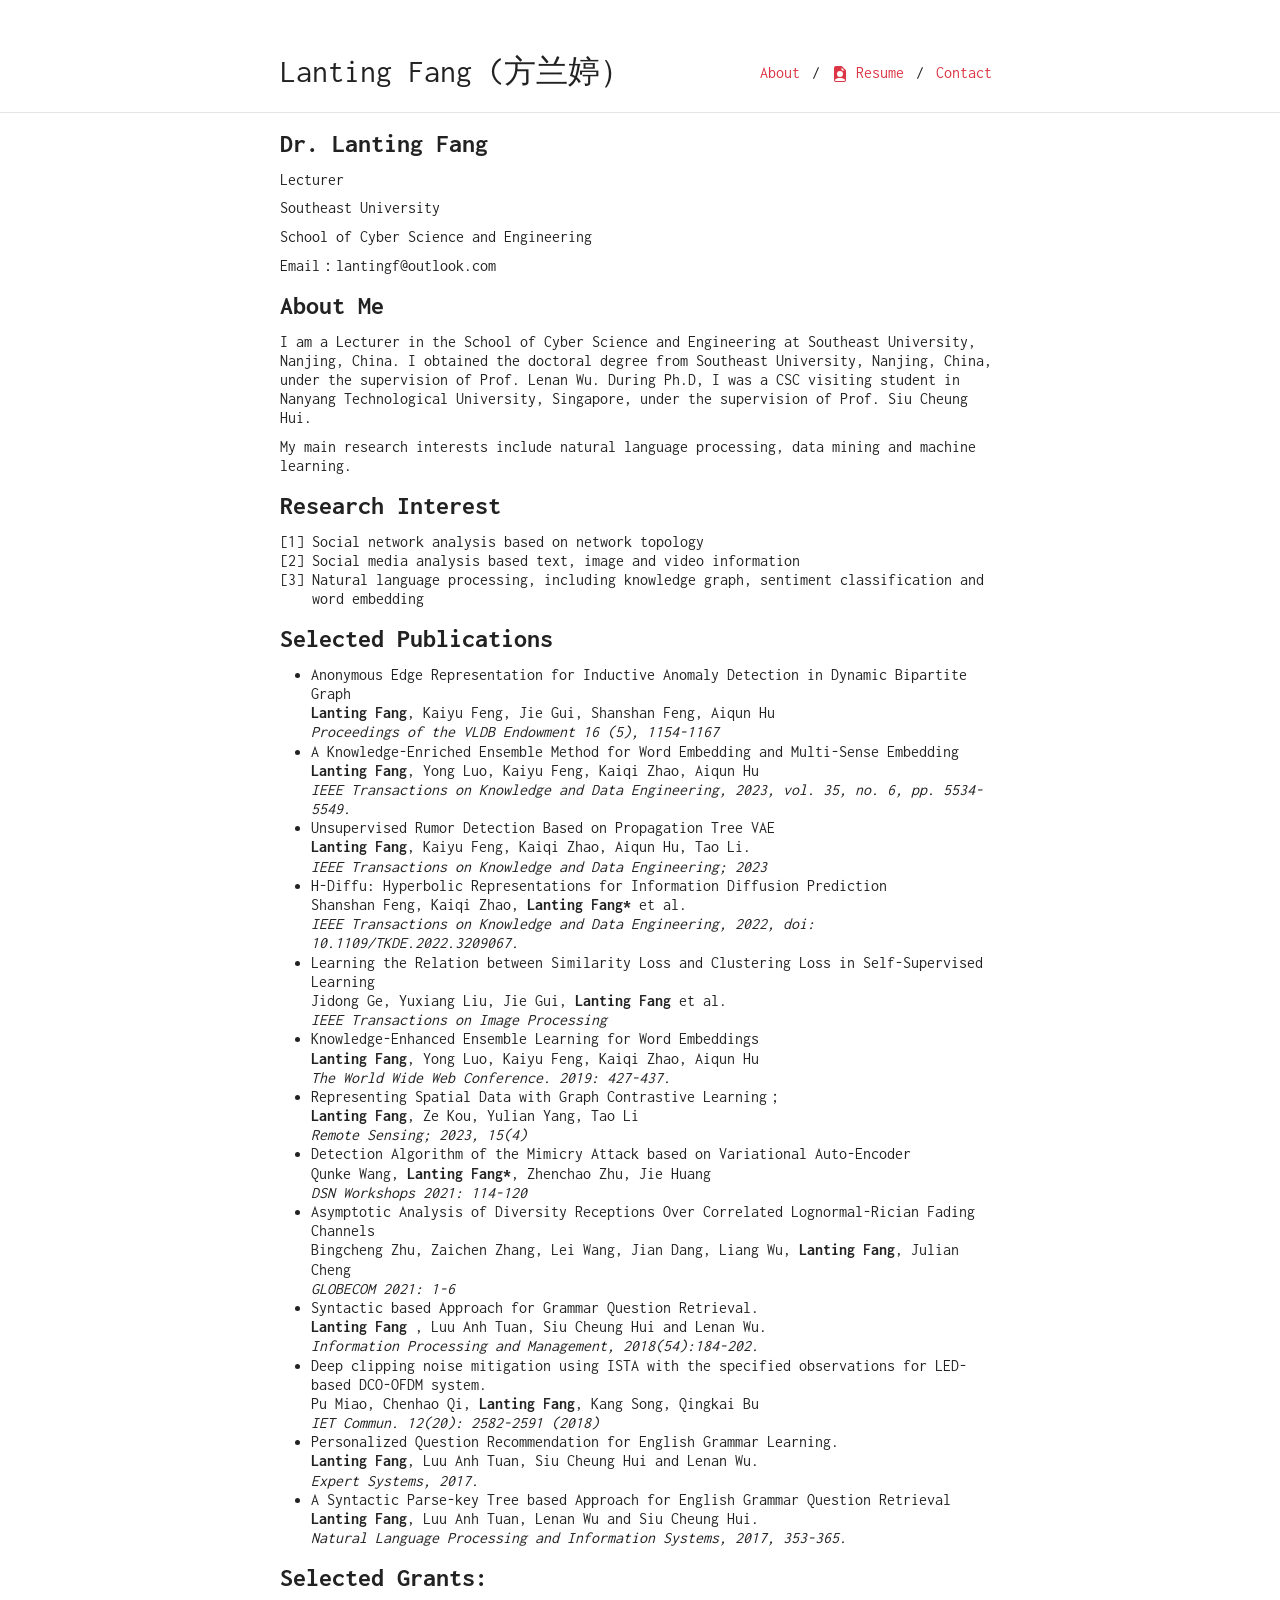
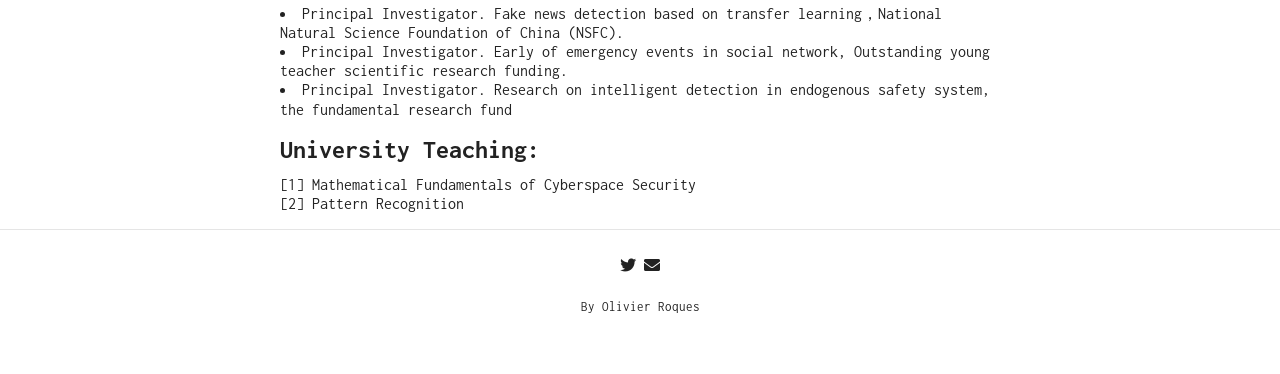
==== index.html @ de69774a "Add files via upload" ====
<!DOCTYPE html>
<html lang=""><head>
	<meta name="generator" content="Hugo 0.101.0" />
    <meta charset="utf-8">
    <meta name="viewport" content="width=device-width, initial-scale=1, shrink-to-fit=no">

    <title>LT Fang</title>
    <meta name="description" content="A simple monospaced resume theme for Hugo.">
    <meta name="author" content='Olivier Roques'>

    <link href="https://fonts.googleapis.com/css2?family=Inconsolata:wght@400;700&display=swap" rel="stylesheet">
    <link rel="stylesheet" href="https://cdn.jsdelivr.net/npm/bootstrap@4.5.3/dist/css/bootstrap.min.css" integrity="sha384-TX8t27EcRE3e/ihU7zmQxVncDAy5uIKz4rEkgIXeMed4M0jlfIDPvg6uqKI2xXr2" crossorigin="anonymous">
    <link rel="stylesheet" href="https://cdnjs.cloudflare.com/ajax/libs/font-awesome/5.15.3/css/all.min.css" integrity="sha512-iBBXm8fW90+nuLcSKlbmrPcLa0OT92xO1BIsZ+ywDWZCvqsWgccV3gFoRBv0z+8dLJgyAHIhR35VZc2oM/gI1w==" crossorigin="anonymous">

    
    <link rel="stylesheet" href="/sass/researcher.min.css">

    
        <link rel="icon" type="image/ico" href="https://fanglanting.github.io/favicon.ico">
    

    <link rel="alternate" type="application/rss+xml" href="https://fanglanting.github.io/index.xml" title="Lanting Fang (方兰婷）" />
    
        
    
</head>

    <body><div class="container mt-5">
    <nav class="navbar navbar-expand-sm flex-column flex-sm-row text-nowrap p-0">
        <a class="navbar-brand mx-0 mr-sm-auto" href="https://fanglanting.github.io" title="Lanting Fang (方兰婷）">
          
          Lanting Fang (方兰婷）
        </a>
        <div class="navbar-nav flex-row flex-wrap justify-content-center">
            
                
                
                    <a class="nav-item nav-link" href="/about" title="About">
                        About
                    </a>
                    
                        <span class="nav-item navbar-text mx-1">/</span>
                    
                
                    <a class="nav-item nav-link" href="/resume.pdf" title="Resume">
                        <svg width="1em" height="1em" viewBox="0 0 16 16" class="bi bi-file-earmark-person-fill" fill="currentColor" xmlns="http://www.w3.org/2000/svg"><path fill-rule="evenodd" d="M2 2a2 2 0 0 1 2-2h5.293A1 1 0 0 1 10 .293L13.707 4a1 1 0 0 1 .293.707V14a2 2 0 0 1-2 2H4a2 2 0 0 1-2-2V2zm7.5 1.5v-2l3 3h-2a1 1 0 0 1-1-1zM11 8a3 3 0 1 1-6 0 3 3 0 0 1 6 0zm2 5.755S12 12 8 12s-5 1.755-5 1.755V14a1 1 0 0 0 1 1h8a1 1 0 0 0 1-1v-.245z"/></svg> Resume
                    </a>
                    
                        <span class="nav-item navbar-text mx-1">/</span>
                    
                
                    <a class="nav-item nav-link" href="/contact" title="Contact">
                        Contact
                    </a>
                    
                
            
        </div>
    </nav>
</div>
<hr>
<div id="content">
<div class="container">
    <style>
p.small {
  line-height: 0.7;
}

p.big {
  line-height: 1.8;
}
</style>
<h2 id="dr-lanting-fang">Dr. Lanting Fang</h2>
<p>Lecturer</p>
<p>Southeast University</p>
<p>School of Cyber Science and Engineering</p>
<p>Email：lantingf@outlook.com</p>
<h2 id="about-me">About Me</h2>
<p>I am a Lecturer in the School of Cyber Science and Engineering at Southeast University, Nanjing, China. I obtained the doctoral degree from Southeast University, Nanjing, China, under the supervision of Prof. Lenan Wu. During Ph.D, I was a CSC visiting student in Nanyang Technological University, Singapore, under the supervision of Prof. Siu Cheung Hui.</p>
<p>My main research interests include natural language processing, data mining and machine learning.</p>
<h2 id="research-interest">Research Interest</h2>
<ol>
<li>Social network analysis based on network topology</li>
<li>Social media analysis based text, image and video information</li>
<li>Natural language processing, including knowledge graph, sentiment classification and word embedding</li>
</ol>
<h2 id="selected-publications">Selected Publications</h2>
<style>
  .container {line-height: 2.5em
        }
    </style>
<div class="container">
<ul type="square">
   <li>
Anonymous Edge Representation for Inductive Anomaly Detection in Dynamic Bipartite Graph <br>
 <b>Lanting Fang</b>, Kaiyu Feng, Jie Gui, Shanshan Feng, Aiqun Hu  <br>
  <i>Proceedings of the VLDB Endowment 16 (5), 1154-1167  </i></li>
 <li> A Knowledge-Enriched Ensemble Method for Word Embedding and Multi-Sense Embedding <br>
<b>Lanting Fang</b>, Yong Luo, Kaiyu Feng, Kaiqi Zhao, Aiqun Hu <br>
 <i> IEEE Transactions on Knowledge and Data Engineering, 2023, vol. 35, no. 6, pp. 5534-5549. </i>  </li>
 <li> Unsupervised Rumor Detection Based on Propagation Tree VAE <br>
 <b>Lanting Fang</b>, Kaiyu Feng, Kaiqi Zhao, Aiqun Hu, Tao Li. <br>
 <i>IEEE Transactions on Knowledge and Data Engineering; 2023   </i></li>
<li> H-Diffu: Hyperbolic Representations for Information Diffusion Prediction <br>
   Shanshan Feng, Kaiqi Zhao, <b>Lanting Fang*</b> et al.<br>
<i> IEEE Transactions on Knowledge and Data Engineering, 2022, doi: 10.1109/TKDE.2022.3209067.  </i> </li>
<li> Learning the Relation between Similarity Loss and Clustering Loss in Self-Supervised Learning  <br>
Jidong Ge, Yuxiang Liu, Jie Gui, <b>Lanting Fang</b> et al.   <br>
 <i> IEEE Transactions on Image Processing  </i></li>
<li>  Knowledge-Enhanced Ensemble Learning for Word Embeddings  <br>
<b>Lanting Fang</b>, Yong Luo, Kaiyu Feng, Kaiqi Zhao, Aiqun Hu  <br>
<i> The World Wide Web Conference. 2019: 427-437.  </i> </li>
<li>   
Representing Spatial Data with Graph Contrastive Learning； <br>
<b>Lanting Fang</b>, Ze Kou, Yulian Yang, Tao Li <br>
 <i> Remote Sensing; 2023, 15(4) </i> </li>
<li>   Detection Algorithm of the Mimicry Attack based on Variational Auto-Encoder  <br>
 Qunke Wang, <b>Lanting Fang*</b>, Zhenchao Zhu, Jie Huang  <br>
 <i> DSN Workshops 2021: 114-120 </i> </li>
<li>Asymptotic Analysis of Diversity Receptions Over Correlated Lognormal-Rician Fading Channels  <br>
  Bingcheng Zhu, Zaichen Zhang, Lei Wang, Jian Dang, Liang Wu, <b>Lanting Fang</b>, Julian Cheng  <br>
<i> GLOBECOM 2021: 1-6  </i></li> 
<li> Syntactic based Approach for Grammar Question Retrieval.   <br>
	<b>Lanting Fang</b> , Luu Anh Tuan, Siu Cheung Hui and Lenan Wu.   <br>
<i> Information Processing and Management, 2018(54):184-202.  </i> </li>
<li>  Deep clipping noise mitigation using ISTA with the specified observations for LED-based DCO-OFDM system.   <br>
 Pu Miao, Chenhao Qi, <b>Lanting Fang</b>, Kang Song, Qingkai Bu   <br>
 <i> IET Commun. 12(20): 2582-2591 (2018)  </i></li>
<li>  Personalized Question Recommendation for English Grammar Learning.  <br>
	 <b>Lanting Fang</b>, Luu Anh Tuan, Siu Cheung Hui and Lenan Wu.  <br>
 <i> Expert Systems, 2017.  </i> </li>
<li>    A Syntactic Parse-key Tree based Approach for English Grammar Question Retrieval  <br>
<b>Lanting Fang</b>, Luu Anh Tuan, Lenan Wu and Siu Cheung Hui. <br>
<i> Natural Language Processing and Information Systems, 2017, 353-365.  </i> </li>
</p>
</ul>  
</div>
<h2 id="selected-grants">Selected Grants:</h2>
<li>Principal Investigator. Fake news detection based on transfer learning，National Natural Science Foundation of China (NSFC).  </li>
<li>Principal Investigator. Early of emergency events in social network, Outstanding young teacher scientific research funding.  </li>
<li>Principal Investigator. Research on intelligent detection in endogenous safety system, the fundamental research fund  </li>
<h2 id="university-teaching">University Teaching:</h2>
<ol>
<li>Mathematical Fundamentals of Cyberspace Security</li>
<li>Pattern Recognition</li>
</ol>

</div>

        </div><div id="footer" class="mb-5">
    <hr>
    
    <div class="container text-center">
        
            <a href="https://twitter.com/" class="fab fa-twitter fa-1x" title="Twitter"></a>
        
            <a href="mailto:mail@example.com" class="fas fa-envelope fa-1x" title="E-mail"></a>
        
    </div>
    
    
        <div class="container text-center">
            <a href="https://github.com/ojroques/hugo-researcher" title="By Olivier Roques"><small>By Olivier Roques</small></a>
        </div>
    
</div>
</body>
</html>
---- sass/researcher.min.css ----
#content a,.nav-link{color:#dc3545;text-decoration:none}#content a *,.nav-link *{color:#dc3545}#content a:hover,.nav-link:hover{color:#dc3545;text-decoration:underline}#footer a,.navbar-brand{color:#222;text-decoration:none}#footer a *,.navbar-brand *{color:#222}#footer a:hover,.navbar-brand:hover{color:#222;text-decoration:underline}#content table td,#content table th{border:1px solid #ccc;padding:6px 12px;text-align:left}*{color:#222;font-family:Inconsolata;line-height:1.2}.container{max-width:750px}.navbar-brand{font-size:2rem}#content p{margin-bottom:.6rem}#content h1,#content h2,#content h3,#content h4,#content h5,#content h6{font-size:medium;font-weight:700;margin:1rem 0 .6rem}#content h1{font-size:1.8rem}#content h2{font-size:1.6rem}#content h3{font-size:1.4rem}#content h4{font-size:1.2rem}#content img{display:block;margin:1rem auto;max-width:100%}#content .avatar>img{border-radius:50%;float:right;margin:-8px 0 0 16px;height:90px;width:90px}#content ol{counter-reset:list;list-style:none;padding-left:2rem}#content ol>li{display:table-row}#content ol>li:before{content:"[" counter(list,decimal)"] ";counter-increment:list;display:table-cell;text-align:right;padding-right:.5em}#content .container>ol,#content .footnotes>ol{padding-left:0}#content ul{list-style:inside;padding-left:2rem}#content ul>li{list-style-position:outside;margin-left:1em}#content .container>ul,#content .footnotes>ul{padding-left:0}#content table{margin:1rem auto;width:100%}#content table th{font-weight:700}#content table tr:nth-child(2n){background-color:#f8f8f8}#content blockquote{border-left:4px solid;font-style:italic;margin:1rem 0;padding:8px}#content code{color:#222;background-color:#f8f8f8;border:1px solid #ccc;border-radius:10%;padding:0 4px}#content pre code{all:unset}#content .highlight{margin:1rem auto}#content .highlight>pre{padding:8px}
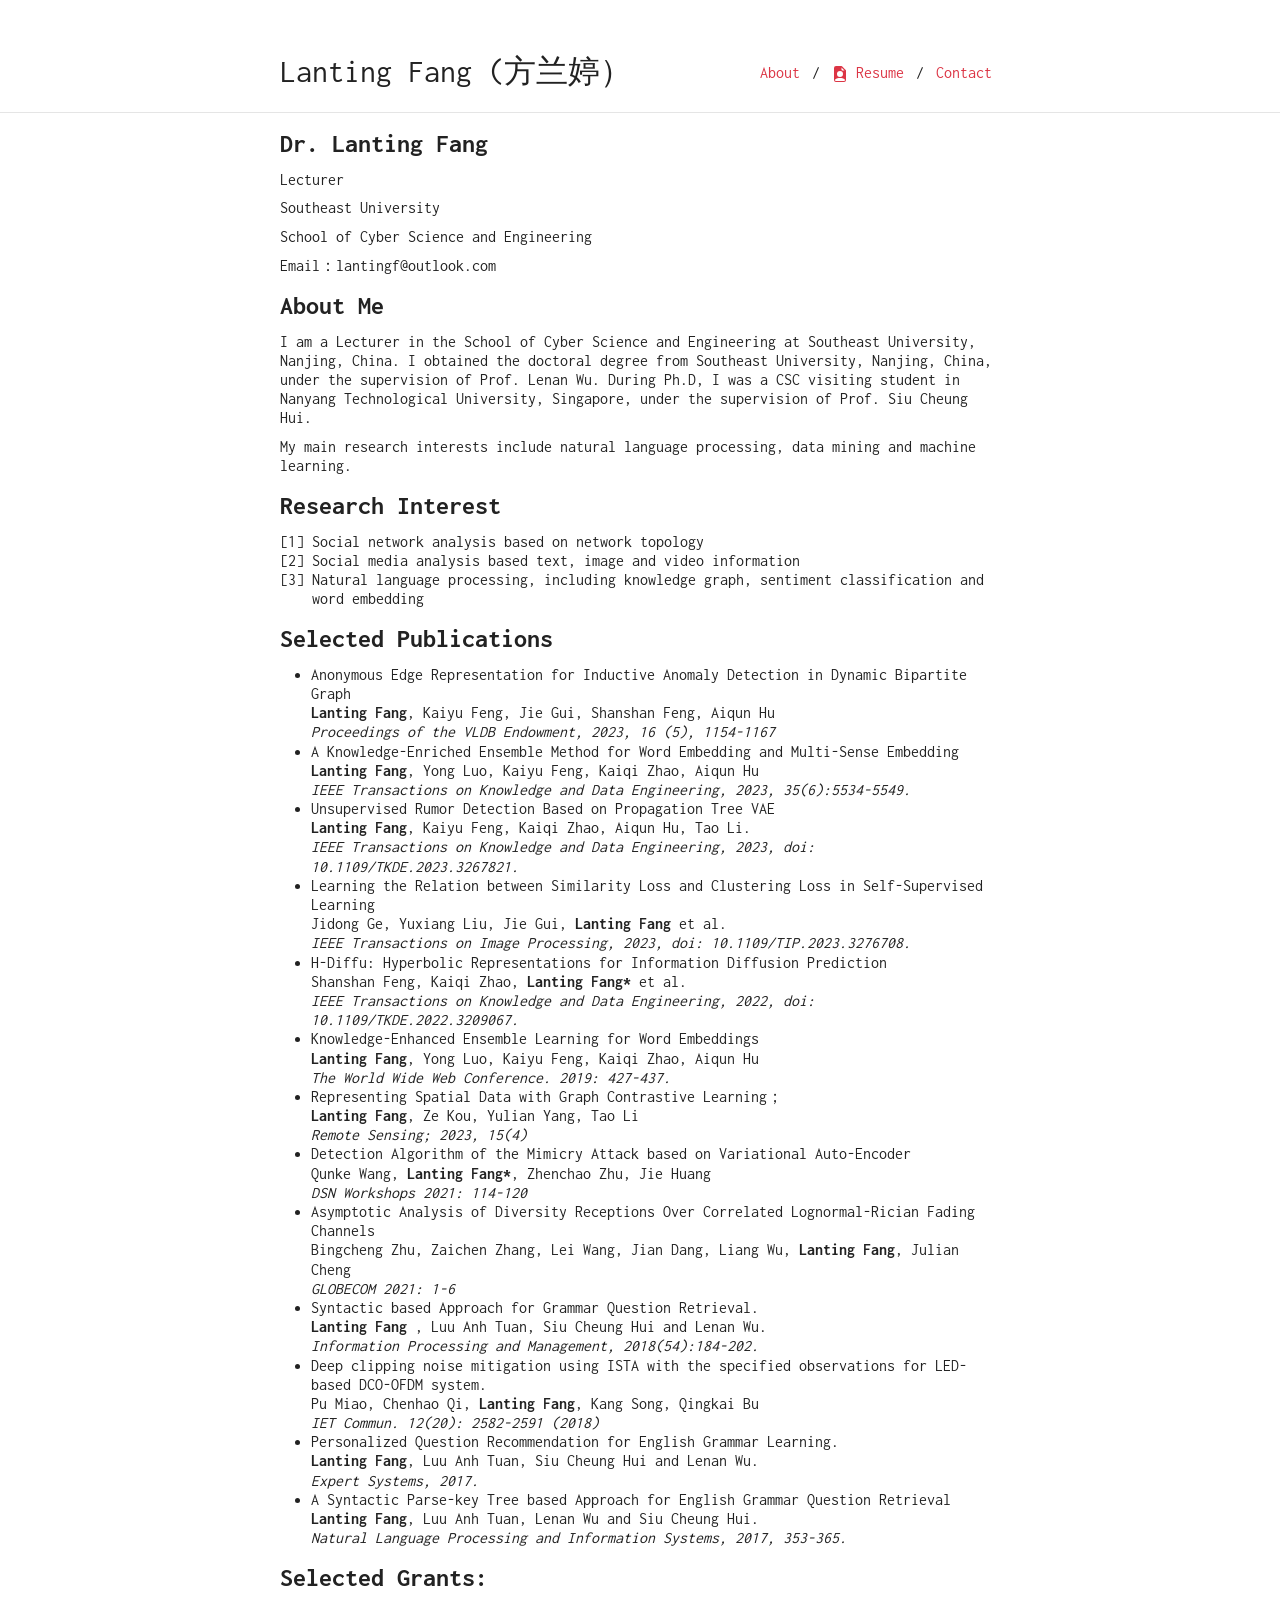
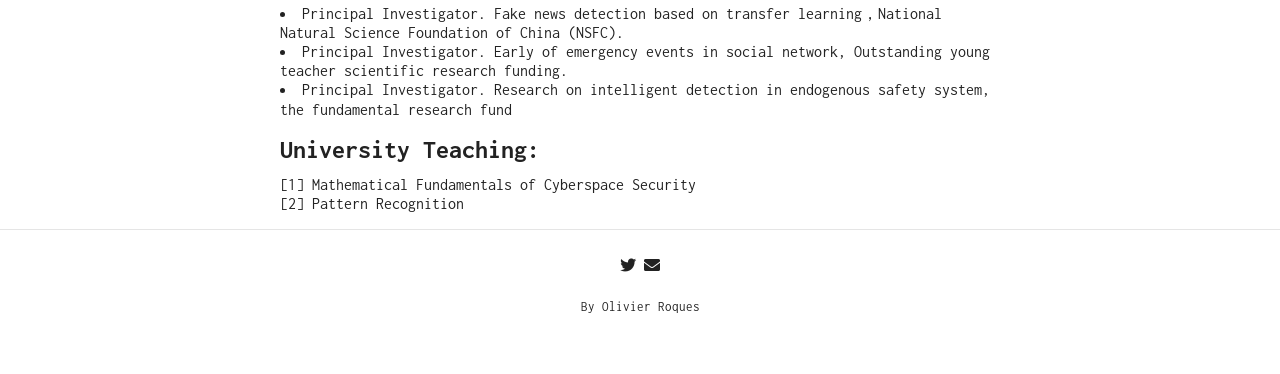
==== commit 3cd056b7: "Add files via upload" ====
--- a/index.html
+++ b/index.html
@@ -94,19 +94,19 @@
    <li>
 Anonymous Edge Representation for Inductive Anomaly Detection in Dynamic Bipartite Graph <br>
  <b>Lanting Fang</b>, Kaiyu Feng, Jie Gui, Shanshan Feng, Aiqun Hu  <br>
-  <i>Proceedings of the VLDB Endowment 16 (5), 1154-1167  </i></li>
+  <i>Proceedings of the VLDB Endowment, 2023, 16 (5), 1154-1167  </i></li>
  <li> A Knowledge-Enriched Ensemble Method for Word Embedding and Multi-Sense Embedding <br>
 <b>Lanting Fang</b>, Yong Luo, Kaiyu Feng, Kaiqi Zhao, Aiqun Hu <br>
- <i> IEEE Transactions on Knowledge and Data Engineering, 2023, vol. 35, no. 6, pp. 5534-5549. </i>  </li>
+ <i> IEEE Transactions on Knowledge and Data Engineering, 2023, 35(6):5534-5549. </i>  </li>
  <li> Unsupervised Rumor Detection Based on Propagation Tree VAE <br>
  <b>Lanting Fang</b>, Kaiyu Feng, Kaiqi Zhao, Aiqun Hu, Tao Li. <br>
- <i>IEEE Transactions on Knowledge and Data Engineering; 2023   </i></li>
+ <i>IEEE Transactions on Knowledge and Data Engineering, 2023, doi: 10.1109/TKDE.2023.3267821.  </i></li>
+<li> Learning the Relation between Similarity Loss and Clustering Loss in Self-Supervised Learning  <br>
+Jidong Ge, Yuxiang Liu, Jie Gui, <b>Lanting Fang</b> et al.   <br>
+ <i> IEEE Transactions on Image Processing, 2023, doi: 10.1109/TIP.2023.3276708. </i></li>
 <li> H-Diffu: Hyperbolic Representations for Information Diffusion Prediction <br>
    Shanshan Feng, Kaiqi Zhao, <b>Lanting Fang*</b> et al.<br>
 <i> IEEE Transactions on Knowledge and Data Engineering, 2022, doi: 10.1109/TKDE.2022.3209067.  </i> </li>
-<li> Learning the Relation between Similarity Loss and Clustering Loss in Self-Supervised Learning  <br>
-Jidong Ge, Yuxiang Liu, Jie Gui, <b>Lanting Fang</b> et al.   <br>
- <i> IEEE Transactions on Image Processing  </i></li>
 <li>  Knowledge-Enhanced Ensemble Learning for Word Embeddings  <br>
 <b>Lanting Fang</b>, Yong Luo, Kaiyu Feng, Kaiqi Zhao, Aiqun Hu  <br>
 <i> The World Wide Web Conference. 2019: 427-437.  </i> </li>
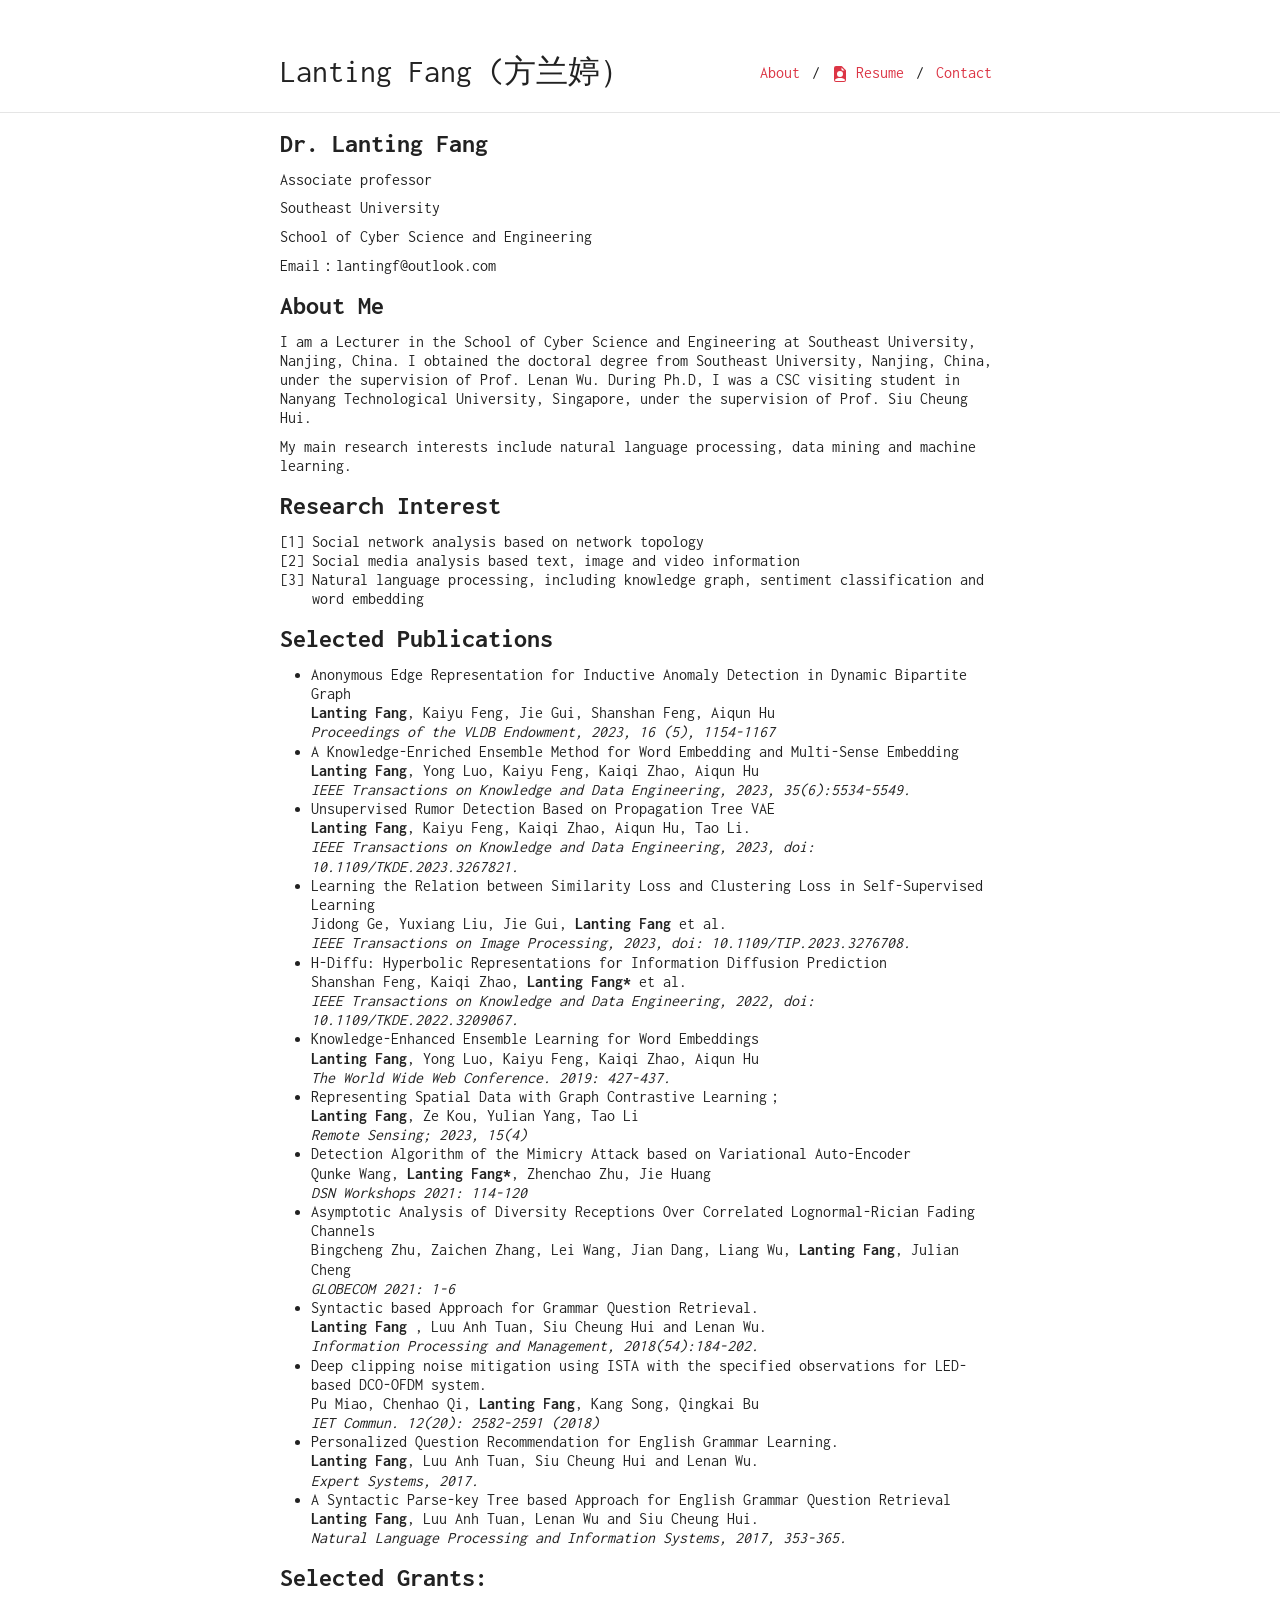
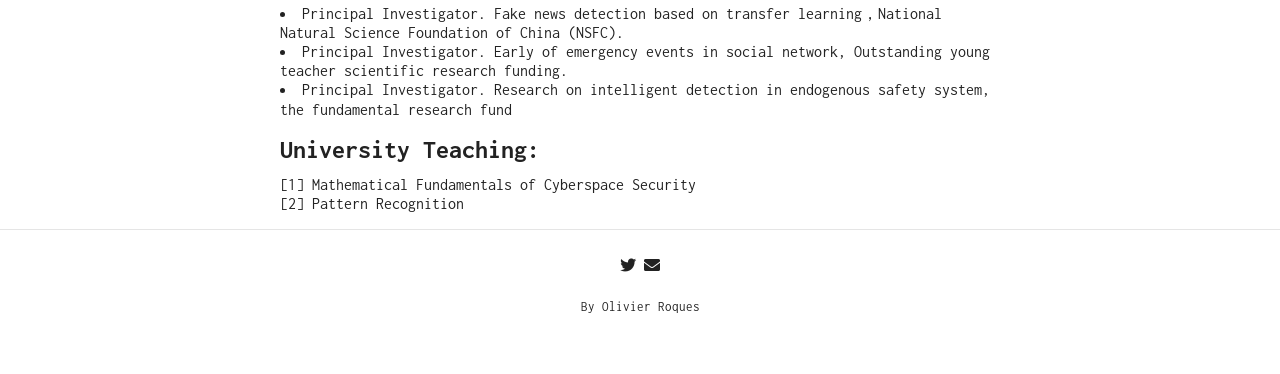
==== commit bac38eb7: "Update index.html" ====
--- a/index.html
+++ b/index.html
@@ -1,5 +1,5 @@
 <!DOCTYPE html>
-<html lang=""><head>
+<html lang=""><head>
 	<meta name="generator" content="Hugo 0.101.0" />
     <meta charset="utf-8">
     <meta name="viewport" content="width=device-width, initial-scale=1, shrink-to-fit=no">
@@ -70,21 +70,21 @@
   line-height: 1.8;
 }
 </style>
-<h2 id="dr-lanting-fang">Dr. Lanting Fang</h2>
-<p>Lecturer</p>
-<p>Southeast University</p>
-<p>School of Cyber Science and Engineering</p>
-<p>Email：lantingf@outlook.com</p>
-<h2 id="about-me">About Me</h2>
-<p>I am a Lecturer in the School of Cyber Science and Engineering at Southeast University, Nanjing, China. I obtained the doctoral degree from Southeast University, Nanjing, China, under the supervision of Prof. Lenan Wu. During Ph.D, I was a CSC visiting student in Nanyang Technological University, Singapore, under the supervision of Prof. Siu Cheung Hui.</p>
-<p>My main research interests include natural language processing, data mining and machine learning.</p>
-<h2 id="research-interest">Research Interest</h2>
-<ol>
-<li>Social network analysis based on network topology</li>
-<li>Social media analysis based text, image and video information</li>
-<li>Natural language processing, including knowledge graph, sentiment classification and word embedding</li>
-</ol>
-<h2 id="selected-publications">Selected Publications</h2>
+<h2 id="dr-lanting-fang">Dr. Lanting Fang</h2>
+<p>Associate professor</p>
+<p>Southeast University</p>
+<p>School of Cyber Science and Engineering</p>
+<p>Email：lantingf@outlook.com</p>
+<h2 id="about-me">About Me</h2>
+<p>I am a Lecturer in the School of Cyber Science and Engineering at Southeast University, Nanjing, China. I obtained the doctoral degree from Southeast University, Nanjing, China, under the supervision of Prof. Lenan Wu. During Ph.D, I was a CSC visiting student in Nanyang Technological University, Singapore, under the supervision of Prof. Siu Cheung Hui.</p>
+<p>My main research interests include natural language processing, data mining and machine learning.</p>
+<h2 id="research-interest">Research Interest</h2>
+<ol>
+<li>Social network analysis based on network topology</li>
+<li>Social media analysis based text, image and video information</li>
+<li>Natural language processing, including knowledge graph, sentiment classification and word embedding</li>
+</ol>
+<h2 id="selected-publications">Selected Publications</h2>
 <style>
   .container {line-height: 2.5em
         }
@@ -135,15 +135,15 @@
 </p>
 </ul>  
 </div>
-<h2 id="selected-grants">Selected Grants:</h2>
+<h2 id="selected-grants">Selected Grants:</h2>
 <li>Principal Investigator. Fake news detection based on transfer learning，National Natural Science Foundation of China (NSFC).  </li>
 <li>Principal Investigator. Early of emergency events in social network, Outstanding young teacher scientific research funding.  </li>
 <li>Principal Investigator. Research on intelligent detection in endogenous safety system, the fundamental research fund  </li>
-<h2 id="university-teaching">University Teaching:</h2>
-<ol>
-<li>Mathematical Fundamentals of Cyberspace Security</li>
-<li>Pattern Recognition</li>
-</ol>
+<h2 id="university-teaching">University Teaching:</h2>
+<ol>
+<li>Mathematical Fundamentals of Cyberspace Security</li>
+<li>Pattern Recognition</li>
+</ol>
 
 </div>
 
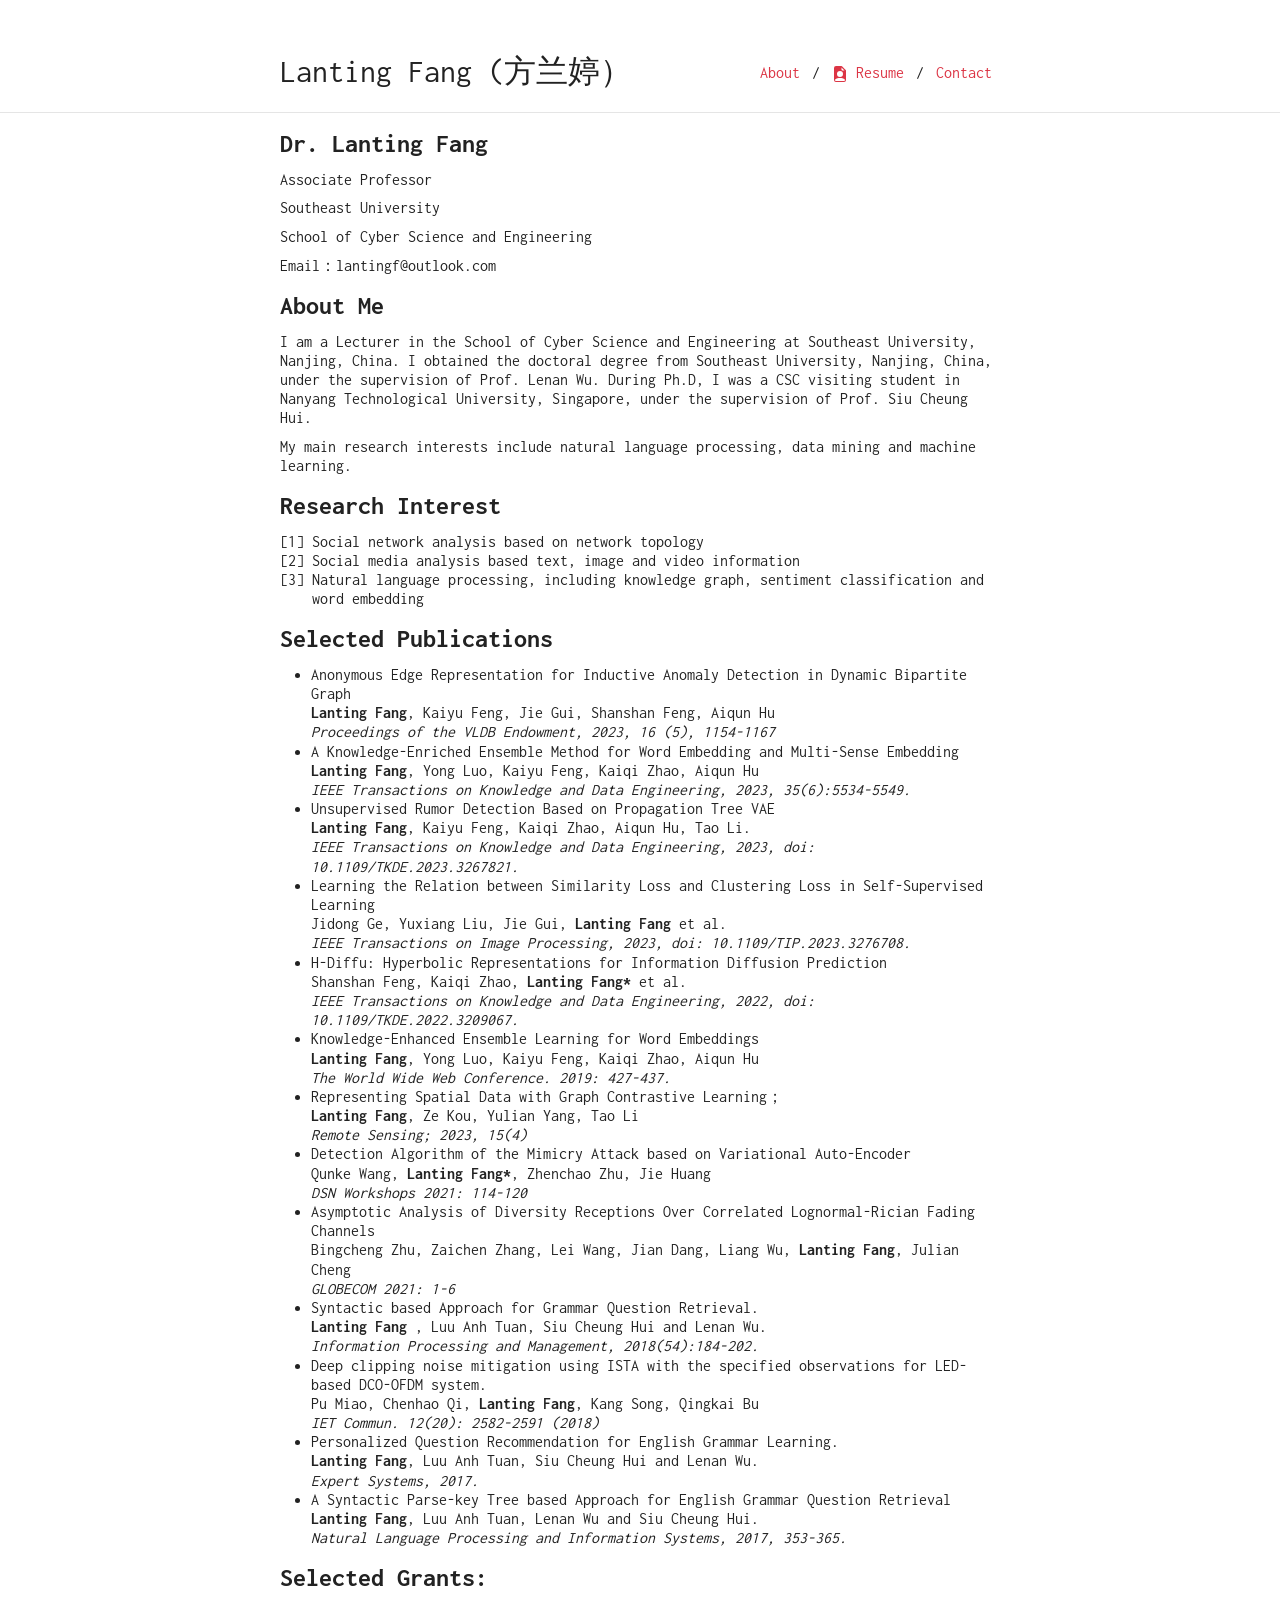
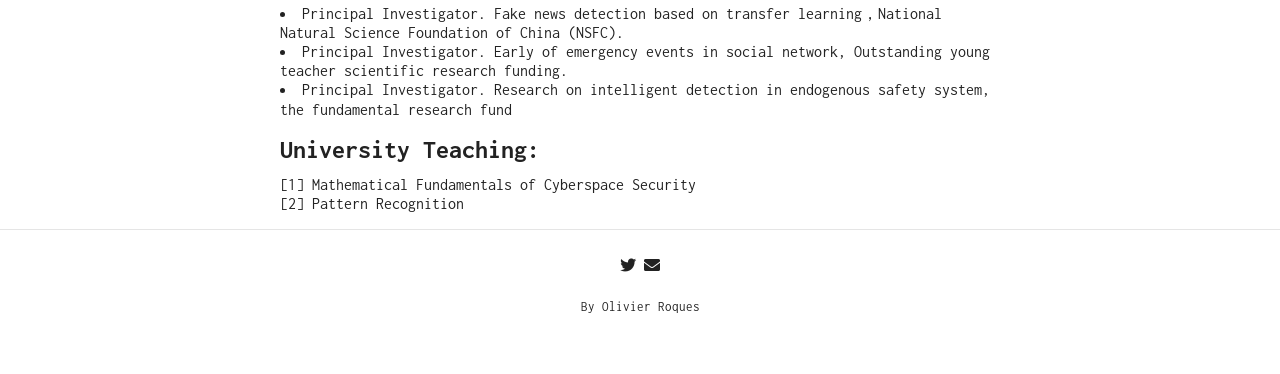
==== commit 78dd1ec6: "Update index.html" ====
--- a/index.html
+++ b/index.html
@@ -71,7 +71,7 @@
 }
 </style>
 <h2 id="dr-lanting-fang">Dr. Lanting Fang</h2>
-<p>Associate professor</p>
+<p>Associate Professor</p>
 <p>Southeast University</p>
 <p>School of Cyber Science and Engineering</p>
 <p>Email：lantingf@outlook.com</p>
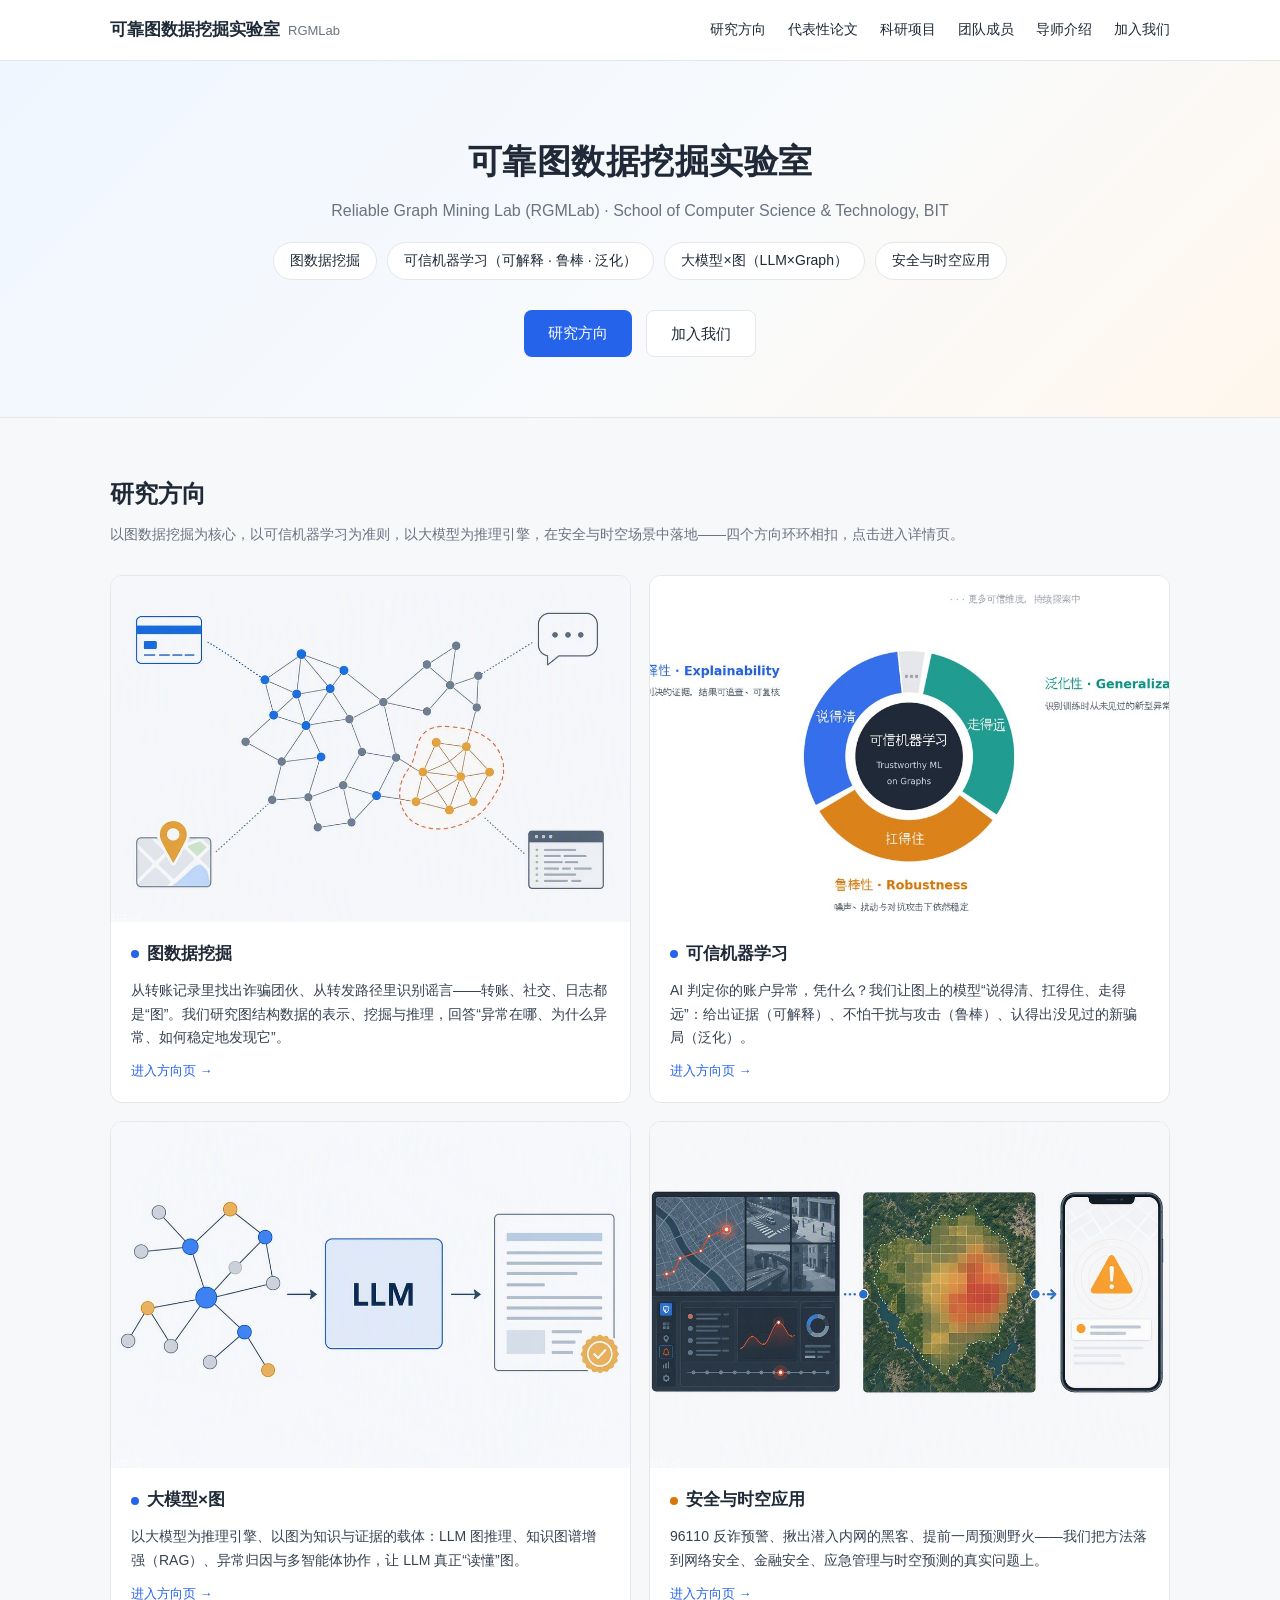
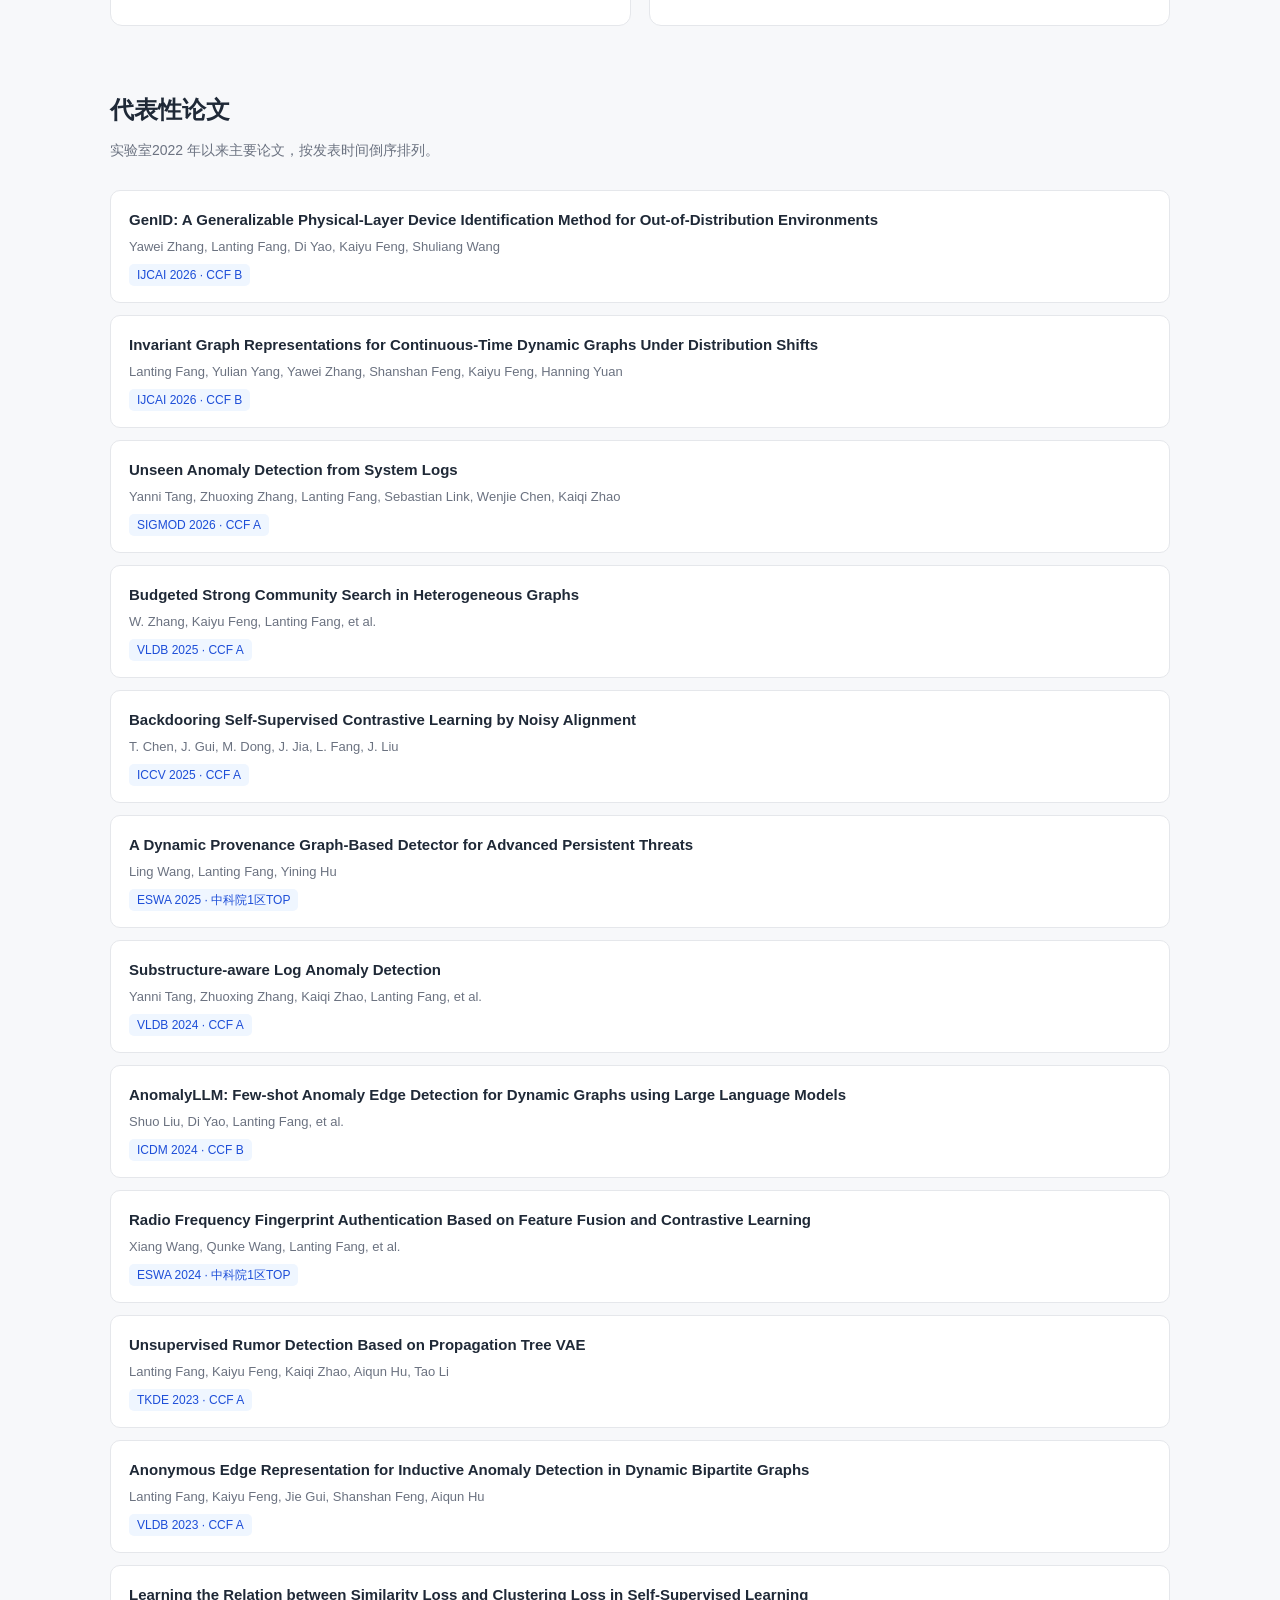
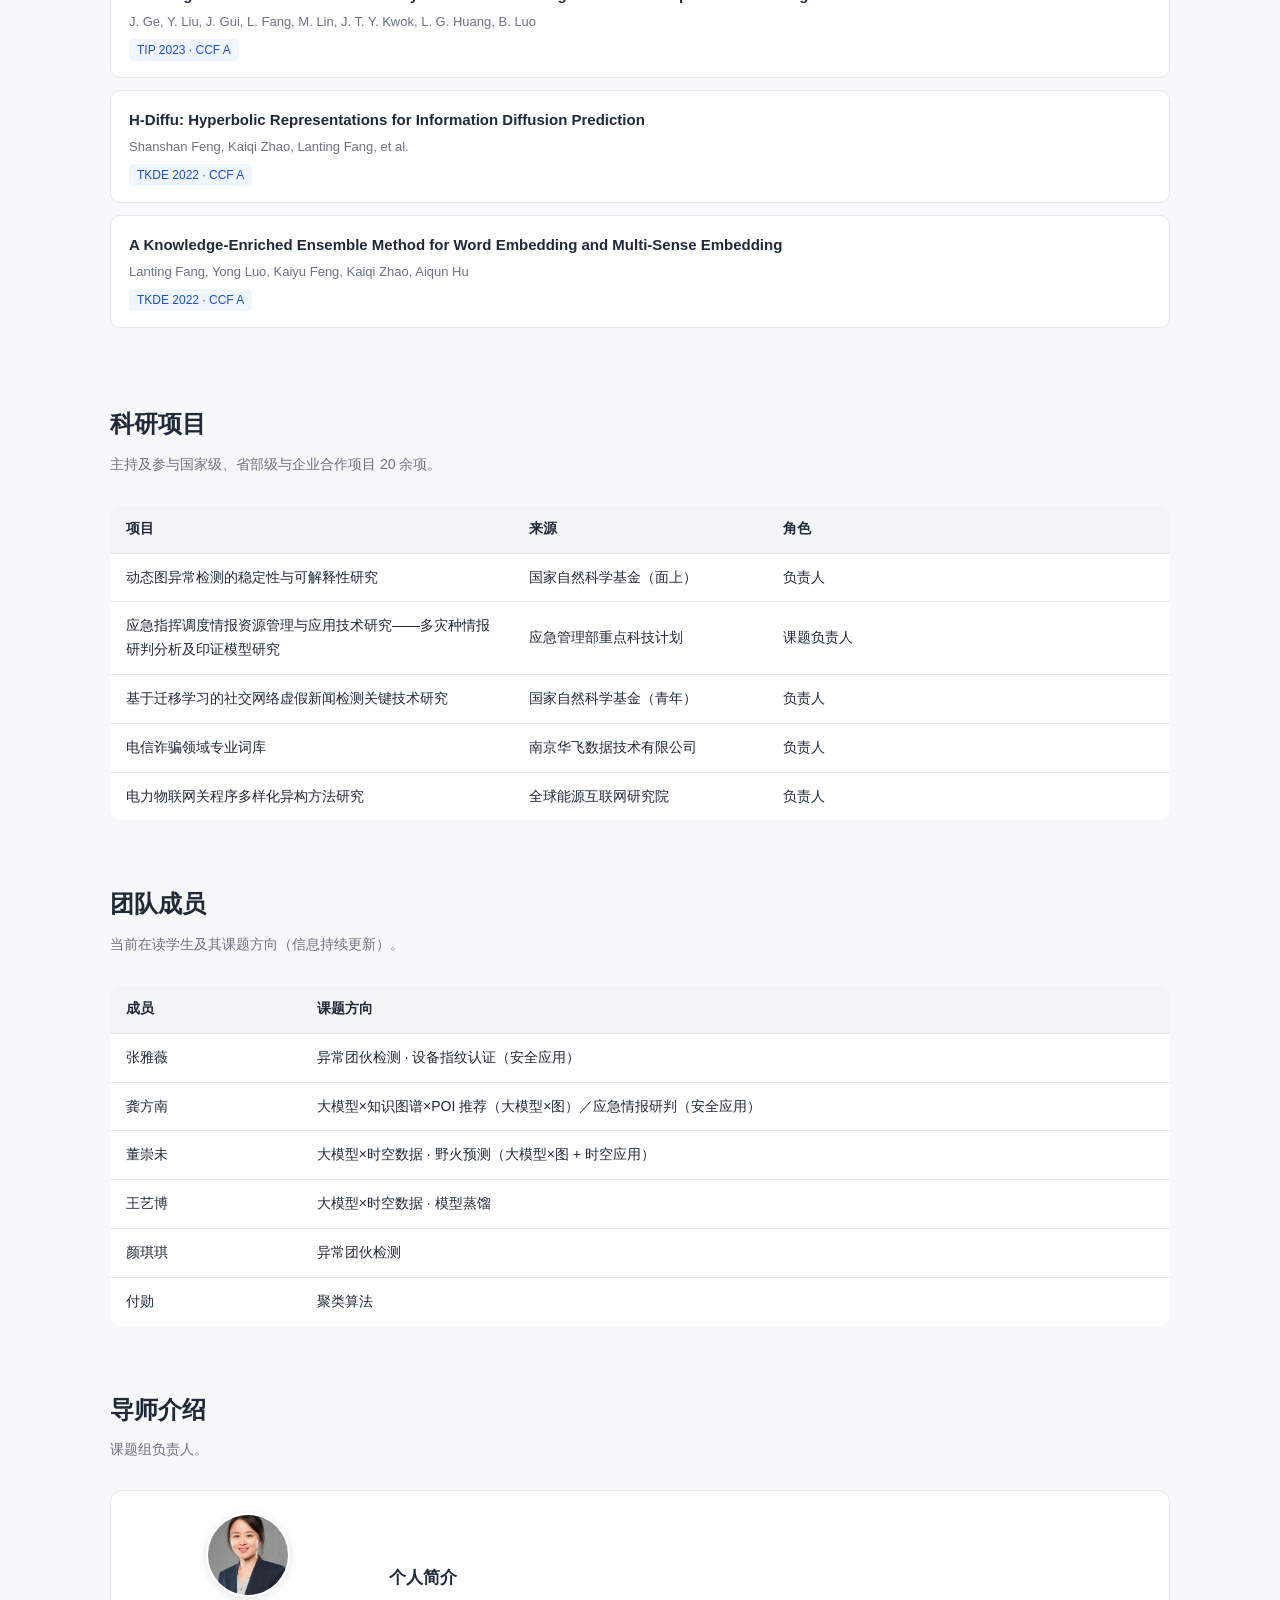
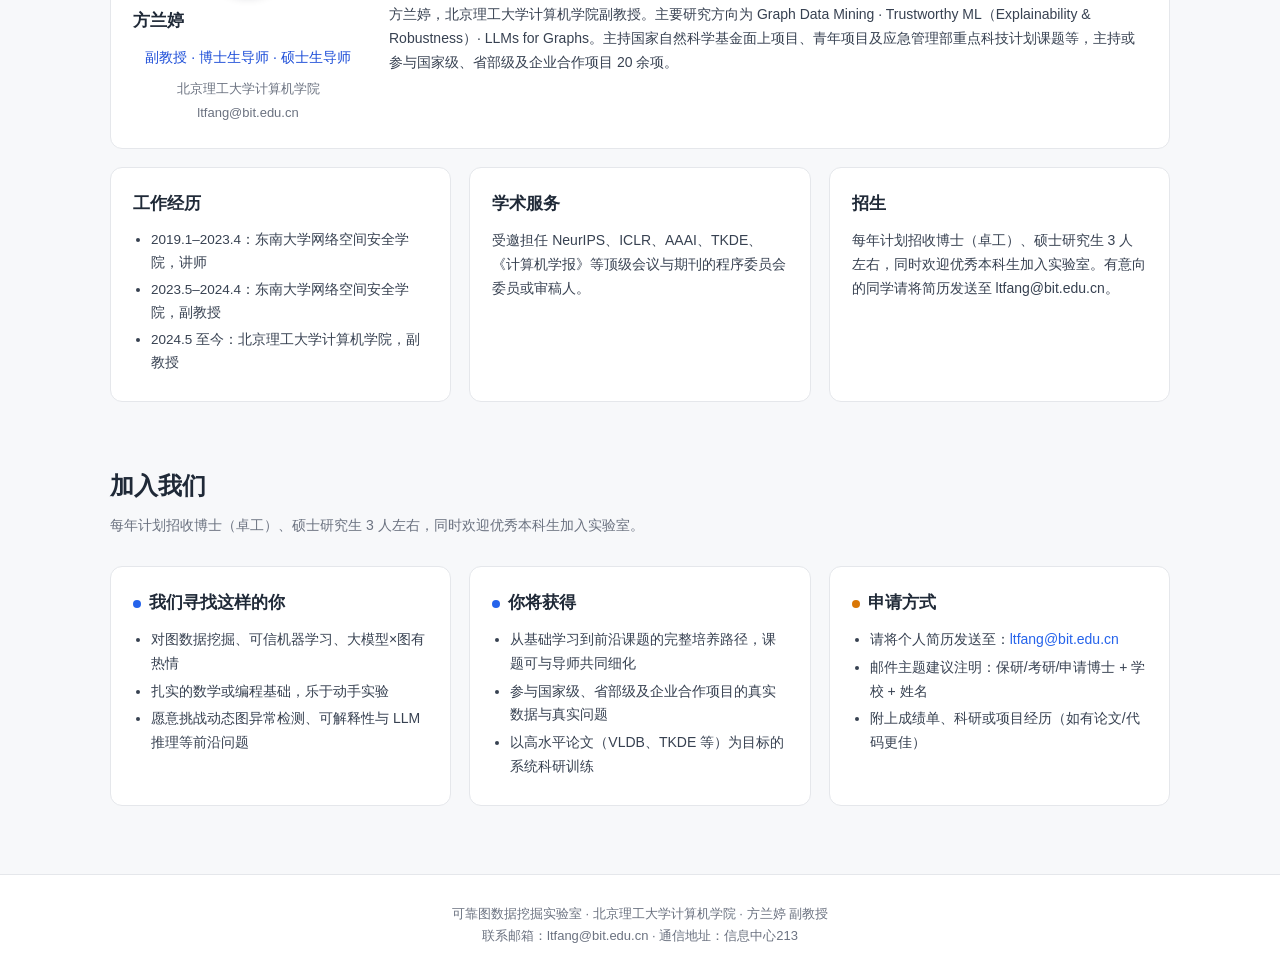
==== commit fcfbe69c: "Update lab homepage" ====
--- a/index.html
+++ b/index.html
@@ -1,168 +1,431 @@
-<!DOCTYPE html>
-<html lang=""><head>
-	<meta name="generator" content="Hugo 0.101.0" />
-    <meta charset="utf-8">
-    <meta name="viewport" content="width=device-width, initial-scale=1, shrink-to-fit=no">
-
-    <title>LT Fang</title>
-    <meta name="description" content="A simple monospaced resume theme for Hugo.">
-    <meta name="author" content='Olivier Roques'>
-
-    <link href="https://fonts.googleapis.com/css2?family=Inconsolata:wght@400;700&display=swap" rel="stylesheet">
-    <link rel="stylesheet" href="https://cdn.jsdelivr.net/npm/bootstrap@4.5.3/dist/css/bootstrap.min.css" integrity="sha384-TX8t27EcRE3e/ihU7zmQxVncDAy5uIKz4rEkgIXeMed4M0jlfIDPvg6uqKI2xXr2" crossorigin="anonymous">
-    <link rel="stylesheet" href="https://cdnjs.cloudflare.com/ajax/libs/font-awesome/5.15.3/css/all.min.css" integrity="sha512-iBBXm8fW90+nuLcSKlbmrPcLa0OT92xO1BIsZ+ywDWZCvqsWgccV3gFoRBv0z+8dLJgyAHIhR35VZc2oM/gI1w==" crossorigin="anonymous">
-
-    
-    <link rel="stylesheet" href="/sass/researcher.min.css">
-
-    
-        <link rel="icon" type="image/ico" href="https://fanglanting.github.io/favicon.ico">
-    
-
-    <link rel="alternate" type="application/rss+xml" href="https://fanglanting.github.io/index.xml" title="Lanting Fang (方兰婷）" />
-    
-        
-    
-</head>
-
-    <body><div class="container mt-5">
-    <nav class="navbar navbar-expand-sm flex-column flex-sm-row text-nowrap p-0">
-        <a class="navbar-brand mx-0 mr-sm-auto" href="https://fanglanting.github.io" title="Lanting Fang (方兰婷）">
-          
-          Lanting Fang (方兰婷）
-        </a>
-        <div class="navbar-nav flex-row flex-wrap justify-content-center">
-            
-                
-                
-                    <a class="nav-item nav-link" href="/about" title="About">
-                        About
-                    </a>
-                    
-                        <span class="nav-item navbar-text mx-1">/</span>
-                    
-                
-                    <a class="nav-item nav-link" href="/resume.pdf" title="Resume">
-                        <svg width="1em" height="1em" viewBox="0 0 16 16" class="bi bi-file-earmark-person-fill" fill="currentColor" xmlns="http://www.w3.org/2000/svg"><path fill-rule="evenodd" d="M2 2a2 2 0 0 1 2-2h5.293A1 1 0 0 1 10 .293L13.707 4a1 1 0 0 1 .293.707V14a2 2 0 0 1-2 2H4a2 2 0 0 1-2-2V2zm7.5 1.5v-2l3 3h-2a1 1 0 0 1-1-1zM11 8a3 3 0 1 1-6 0 3 3 0 0 1 6 0zm2 5.755S12 12 8 12s-5 1.755-5 1.755V14a1 1 0 0 0 1 1h8a1 1 0 0 0 1-1v-.245z"/></svg> Resume
-                    </a>
-                    
-                        <span class="nav-item navbar-text mx-1">/</span>
-                    
-                
-                    <a class="nav-item nav-link" href="/contact" title="Contact">
-                        Contact
-                    </a>
-                    
-                
-            
-        </div>
-    </nav>
-</div>
-<hr>
-<div id="content">
-<div class="container">
-    <style>
-p.small {
-  line-height: 0.7;
-}
-
-p.big {
-  line-height: 1.8;
-}
-</style>
-<h2 id="dr-lanting-fang">Dr. Lanting Fang</h2>
-<p>Associate Professor</p>
-<p>Southeast University</p>
-<p>School of Cyber Science and Engineering</p>
-<p>Email：lantingf@outlook.com</p>
-<h2 id="about-me">About Me</h2>
-<p>I am a Lecturer in the School of Cyber Science and Engineering at Southeast University, Nanjing, China. I obtained the doctoral degree from Southeast University, Nanjing, China, under the supervision of Prof. Lenan Wu. During Ph.D, I was a CSC visiting student in Nanyang Technological University, Singapore, under the supervision of Prof. Siu Cheung Hui.</p>
-<p>My main research interests include natural language processing, data mining and machine learning.</p>
-<h2 id="research-interest">Research Interest</h2>
-<ol>
-<li>Social network analysis based on network topology</li>
-<li>Social media analysis based text, image and video information</li>
-<li>Natural language processing, including knowledge graph, sentiment classification and word embedding</li>
-</ol>
-<h2 id="selected-publications">Selected Publications</h2>
-<style>
-  .container {line-height: 2.5em
-        }
-    </style>
-<div class="container">
-<ul type="square">
-   <li>
-Anonymous Edge Representation for Inductive Anomaly Detection in Dynamic Bipartite Graph <br>
- <b>Lanting Fang</b>, Kaiyu Feng, Jie Gui, Shanshan Feng, Aiqun Hu  <br>
-  <i>Proceedings of the VLDB Endowment, 2023, 16 (5), 1154-1167  </i></li>
- <li> A Knowledge-Enriched Ensemble Method for Word Embedding and Multi-Sense Embedding <br>
-<b>Lanting Fang</b>, Yong Luo, Kaiyu Feng, Kaiqi Zhao, Aiqun Hu <br>
- <i> IEEE Transactions on Knowledge and Data Engineering, 2023, 35(6):5534-5549. </i>  </li>
- <li> Unsupervised Rumor Detection Based on Propagation Tree VAE <br>
- <b>Lanting Fang</b>, Kaiyu Feng, Kaiqi Zhao, Aiqun Hu, Tao Li. <br>
- <i>IEEE Transactions on Knowledge and Data Engineering, 2023, doi: 10.1109/TKDE.2023.3267821.  </i></li>
-<li> Learning the Relation between Similarity Loss and Clustering Loss in Self-Supervised Learning  <br>
-Jidong Ge, Yuxiang Liu, Jie Gui, <b>Lanting Fang</b> et al.   <br>
- <i> IEEE Transactions on Image Processing, 2023, doi: 10.1109/TIP.2023.3276708. </i></li>
-<li> H-Diffu: Hyperbolic Representations for Information Diffusion Prediction <br>
-   Shanshan Feng, Kaiqi Zhao, <b>Lanting Fang*</b> et al.<br>
-<i> IEEE Transactions on Knowledge and Data Engineering, 2022, doi: 10.1109/TKDE.2022.3209067.  </i> </li>
-<li>  Knowledge-Enhanced Ensemble Learning for Word Embeddings  <br>
-<b>Lanting Fang</b>, Yong Luo, Kaiyu Feng, Kaiqi Zhao, Aiqun Hu  <br>
-<i> The World Wide Web Conference. 2019: 427-437.  </i> </li>
-<li>   
-Representing Spatial Data with Graph Contrastive Learning； <br>
-<b>Lanting Fang</b>, Ze Kou, Yulian Yang, Tao Li <br>
- <i> Remote Sensing; 2023, 15(4) </i> </li>
-<li>   Detection Algorithm of the Mimicry Attack based on Variational Auto-Encoder  <br>
- Qunke Wang, <b>Lanting Fang*</b>, Zhenchao Zhu, Jie Huang  <br>
- <i> DSN Workshops 2021: 114-120 </i> </li>
-<li>Asymptotic Analysis of Diversity Receptions Over Correlated Lognormal-Rician Fading Channels  <br>
-  Bingcheng Zhu, Zaichen Zhang, Lei Wang, Jian Dang, Liang Wu, <b>Lanting Fang</b>, Julian Cheng  <br>
-<i> GLOBECOM 2021: 1-6  </i></li> 
-<li> Syntactic based Approach for Grammar Question Retrieval.   <br>
-	<b>Lanting Fang</b> , Luu Anh Tuan, Siu Cheung Hui and Lenan Wu.   <br>
-<i> Information Processing and Management, 2018(54):184-202.  </i> </li>
-<li>  Deep clipping noise mitigation using ISTA with the specified observations for LED-based DCO-OFDM system.   <br>
- Pu Miao, Chenhao Qi, <b>Lanting Fang</b>, Kang Song, Qingkai Bu   <br>
- <i> IET Commun. 12(20): 2582-2591 (2018)  </i></li>
-<li>  Personalized Question Recommendation for English Grammar Learning.  <br>
-	 <b>Lanting Fang</b>, Luu Anh Tuan, Siu Cheung Hui and Lenan Wu.  <br>
- <i> Expert Systems, 2017.  </i> </li>
-<li>    A Syntactic Parse-key Tree based Approach for English Grammar Question Retrieval  <br>
-<b>Lanting Fang</b>, Luu Anh Tuan, Lenan Wu and Siu Cheung Hui. <br>
-<i> Natural Language Processing and Information Systems, 2017, 353-365.  </i> </li>
-</p>
-</ul>  
-</div>
-<h2 id="selected-grants">Selected Grants:</h2>
-<li>Principal Investigator. Fake news detection based on transfer learning，National Natural Science Foundation of China (NSFC).  </li>
-<li>Principal Investigator. Early of emergency events in social network, Outstanding young teacher scientific research funding.  </li>
-<li>Principal Investigator. Research on intelligent detection in endogenous safety system, the fundamental research fund  </li>
-<h2 id="university-teaching">University Teaching:</h2>
-<ol>
-<li>Mathematical Fundamentals of Cyberspace Security</li>
-<li>Pattern Recognition</li>
-</ol>
-
-</div>
-
-        </div><div id="footer" class="mb-5">
-    <hr>
-    
-    <div class="container text-center">
-        
-            <a href="https://twitter.com/" class="fab fa-twitter fa-1x" title="Twitter"></a>
-        
-            <a href="mailto:mail@example.com" class="fas fa-envelope fa-1x" title="E-mail"></a>
-        
-    </div>
-    
-    
-        <div class="container text-center">
-            <a href="https://github.com/ojroques/hugo-researcher" title="By Olivier Roques"><small>By Olivier Roques</small></a>
-        </div>
-    
-</div>
-</body>
-</html>
+<!DOCTYPE html>
+<html lang="zh-CN">
+<head>
+<meta charset="UTF-8">
+<meta name="viewport" content="width=device-width, initial-scale=1.0">
+<title>可靠图数据挖掘实验室 · Reliable Graph Mining Lab</title>
+<style>
+  :root {
+    --bg: #f7f8fa;
+    --card: #ffffff;
+    --ink: #1f2937;
+    --muted: #6b7280;
+    --line: #e5e7eb;
+    --accent: #2563eb;
+    --accent-dark: #1d4ed8;
+    --accent-soft: #eff6ff;
+    --gold: #d97706;
+  }
+  * { margin: 0; padding: 0; box-sizing: border-box; }
+  html { scroll-behavior: smooth; }
+  body {
+    font-family: -apple-system, BlinkMacSystemFont, "Segoe UI", "PingFang SC",
+      "Hiragino Sans GB", "Microsoft YaHei", "Noto Sans SC", sans-serif;
+    color: var(--ink);
+    background: var(--bg);
+    line-height: 1.7;
+  }
+  a { color: var(--accent); text-decoration: none; }
+  a:hover { text-decoration: underline; }
+
+  /* ---------- 顶部导航 ---------- */
+  header.nav {
+    position: sticky; top: 0; z-index: 50;
+    background: rgba(255,255,255,.92);
+    backdrop-filter: blur(8px);
+    border-bottom: 1px solid var(--line);
+  }
+  .nav-inner {
+    max-width: 1100px; margin: 0 auto; padding: 0 20px;
+    display: flex; align-items: center; justify-content: space-between;
+    height: 60px;
+  }
+  .brand { font-weight: 700; font-size: 17px; color: var(--ink); }
+  .brand small { font-weight: 400; color: var(--muted); margin-left: 8px; font-size: 13px; }
+  nav.links { display: flex; gap: 22px; align-items: center; }
+  nav.links a { color: var(--ink); font-size: 14px; }
+  nav.links a:hover { color: var(--accent); text-decoration: none; }
+  .menu-btn { display: none; background: none; border: 1px solid var(--line); border-radius: 6px; padding: 4px 10px; cursor: pointer; font-size: 18px; }
+
+  /* ---------- Hero ---------- */
+  section.hero {
+    background: linear-gradient(135deg, #eff6ff 0%, #f8fafc 55%, #fff7ed 100%);
+    border-bottom: 1px solid var(--line);
+  }
+  .hero-inner {
+    max-width: 1100px; margin: 0 auto; padding: 72px 20px 60px;
+    text-align: center;
+  }
+  .hero .lab-name { font-size: 34px; font-weight: 800; letter-spacing: .5px; }
+  .hero .lab-name-en { color: var(--muted); margin-top: 6px; font-size: 16px; }
+  .hero .slogan {
+    margin: 26px auto 14px; max-width: 720px;
+    font-size: 21px; font-weight: 600; color: var(--ink);
+  }
+  .hero .slogan em { color: var(--accent); font-style: normal; }
+  .hero .tags { margin-top: 18px; display: flex; flex-wrap: wrap; gap: 10px; justify-content: center; }
+  .tag {
+    background: #fff; border: 1px solid var(--line); border-radius: 999px;
+    padding: 6px 16px; font-size: 14px; color: var(--ink);
+  }
+  .hero .cta { margin-top: 30px; display: flex; gap: 14px; justify-content: center; flex-wrap: wrap; }
+  .btn {
+    display: inline-block; padding: 10px 24px; border-radius: 8px;
+    font-size: 15px; transition: .15s;
+  }
+  .btn.primary { background: var(--accent); color: #fff; }
+  .btn.primary:hover { background: var(--accent-dark); text-decoration: none; }
+  .btn.ghost { border: 1px solid var(--line); background: #fff; color: var(--ink); }
+  .btn.ghost:hover { border-color: var(--accent); color: var(--accent); text-decoration: none; }
+  .more { display: inline-block; margin-top: 10px; font-size: 13px; color: var(--accent); }
+
+  /* ---------- 导师介绍 ---------- */
+  .super-card { display: flex; gap: 26px; align-items: center; }
+  .super-id { flex: 0 0 230px; text-align: center; }
+  .avatar {
+    width: 84px; height: 84px; border-radius: 50%; overflow: hidden;
+    margin: 0 auto; border: 2px solid #fff;
+    box-shadow: 0 2px 8px rgba(15,23,42,.12);
+  }
+  .avatar img { width: 100%; height: 100%; object-fit: cover; display: block; }
+  .super-id h3 { font-size: 20px; margin: 10px 0 2px; }
+  .super-id .role { color: var(--accent-dark); font-size: 14px; margin-bottom: 8px; }
+  .super-id .meta { font-size: 13px; color: var(--muted); margin: 2px 0; }
+  .super-bio { flex: 1; min-width: 0; }
+  .super-bio h3 { font-size: 16px; margin-bottom: 8px; }
+  .super-bio p { font-size: 14px; color: #374151; }
+  .super-facts { display: grid; grid-template-columns: repeat(3, 1fr); gap: 18px; margin-top: 18px; }
+  .super-facts h3 { font-size: 15px; margin-bottom: 8px; }
+  .super-facts p, .super-facts li { font-size: 13.5px; color: #374151; }
+  .super-facts ul { padding-left: 18px; }
+
+  /* ---------- 通用区块 ---------- */
+  main { max-width: 1100px; margin: 0 auto; padding: 0 20px 60px; }
+  section.block { padding: 56px 0 8px; }
+  h2.title { font-size: 24px; font-weight: 700; margin-bottom: 8px; }
+  p.subtitle { color: var(--muted); font-size: 14px; margin-bottom: 28px; }
+  .grid { display: grid; gap: 18px; }
+  .grid.cols-3 { grid-template-columns: repeat(3, 1fr); }
+  .grid.cols-2 { grid-template-columns: repeat(2, 1fr); }
+  .card {
+    background: var(--card); border: 1px solid var(--line); border-radius: 12px;
+    padding: 22px; transition: .15s;
+  }
+  .card:hover { box-shadow: 0 6px 18px rgba(15,23,42,.06); transform: translateY(-2px); }
+  .card h3 { font-size: 17px; margin-bottom: 10px; display: flex; align-items: center; gap: 8px; }
+  .card h3 .dot { width: 8px; height: 8px; border-radius: 50%; background: var(--accent); display: inline-block; flex: 0 0 auto; }
+  .card p { font-size: 14px; color: #374151; }
+  .card ul { font-size: 14px; color: #374151; padding-left: 18px; }
+  .card li { margin: 4px 0; }
+
+  /* 研究方向卡片（带配图） */
+  .dir-card { padding: 0; overflow: hidden; display: flex; flex-direction: column; }
+  .dir-card img { width: 100%; aspect-ratio: 3 / 2; object-fit: cover; display: block; }
+  .dir-card .dir-body { padding: 18px 20px 20px; display: flex; flex-direction: column; flex: 1; }
+  .dir-card .dir-body p { flex: 1; }
+  a.dir-link { display: block; color: inherit; }
+  a.dir-link:hover { text-decoration: none; }
+
+  /* ---------- 论文 ---------- */
+  .paper { background: var(--card); border: 1px solid var(--line); border-radius: 10px; padding: 16px 18px; margin-bottom: 12px; }
+  .paper .pt { font-size: 15px; font-weight: 600; }
+  .paper .pa { font-size: 13px; color: var(--muted); margin-top: 3px; }
+  .paper .pv { margin-top: 6px; font-size: 13px; }
+  .venue { display: inline-block; background: var(--accent-soft); color: var(--accent-dark); border-radius: 5px; padding: 1px 8px; font-size: 12px; margin-right: 6px; }
+  .venue.b { background: #fef3c7; color: #92400e; }
+
+  /* ---------- 表格 ---------- */
+  table.list { width: 100%; border-collapse: collapse; background: var(--card); border-radius: 10px; overflow: hidden; }
+  table.list th, table.list td { text-align: left; padding: 12px 16px; font-size: 14px; border-bottom: 1px solid var(--line); }
+  table.list th { background: #f3f4f6; font-weight: 600; }
+  table.list tr:last-child td { border-bottom: none; }
+
+  /* ---------- 页脚 ---------- */
+  footer {
+    border-top: 1px solid var(--line); background: #fff;
+    padding: 28px 20px; text-align: center; color: var(--muted); font-size: 13px;
+  }
+
+  @media (max-width: 820px) {
+    nav.links {
+      display: none; position: absolute; top: 60px; left: 0; right: 0;
+      background: #fff; border-bottom: 1px solid var(--line);
+      flex-direction: column; padding: 14px 20px; gap: 12px; align-items: flex-start;
+    }
+    nav.links.open { display: flex; }
+    .menu-btn { display: inline-block; }
+    .grid.cols-3, .grid.cols-2, .super-facts { grid-template-columns: 1fr; }
+    .super-card { flex-direction: column; }
+    .hero .lab-name { font-size: 26px; }
+  }
+</style>
+</head>
+<body>
+
+<!-- 顶部导航 -->
+<header class="nav">
+  <div class="nav-inner">
+    <a class="brand" href="#top">可靠图数据挖掘实验室<small>RGMLab</small></a>
+    <nav class="links" id="navLinks">
+      <a href="#research">研究方向</a>
+      <a href="#papers">代表性论文</a>
+      <a href="#projects">科研项目</a>
+      <a href="#team">团队成员</a>
+      <a href="#supervisor">导师介绍</a>
+      <a href="#recruit">加入我们</a>
+    </nav>
+    <button class="menu-btn" onclick="document.getElementById('navLinks').classList.toggle('open')">☰</button>
+  </div>
+</header>
+
+<!-- 首屏 -->
+<section class="hero" id="top">
+  <div class="hero-inner">
+    <div class="lab-name">可靠图数据挖掘实验室</div>
+    <div class="lab-name-en">Reliable Graph Mining Lab (RGMLab) · School of Computer Science &amp; Technology, BIT</div>
+    <div class="tags">
+      <span class="tag">图数据挖掘</span>
+      <span class="tag">可信机器学习（可解释 · 鲁棒 · 泛化）</span>
+      <span class="tag">大模型×图（LLM×Graph）</span>
+      <span class="tag">安全与时空应用</span>
+    </div>
+    <div class="cta">
+      <a class="btn primary" href="#research">研究方向</a>
+      <a class="btn ghost" href="#recruit">加入我们</a>
+    </div>
+  </div>
+</section>
+
+<main>
+
+  <!-- 研究方向 -->
+  <section class="block" id="research">
+    <h2 class="title">研究方向</h2>
+    <p class="subtitle">以图数据挖掘为核心，以可信机器学习为准则，以大模型为推理引擎，在安全与时空场景中落地——四个方向环环相扣，点击进入详情页。</p>
+    <div class="grid cols-2">
+      <a class="dir-link" href="research-graph.html">
+        <div class="card dir-card">
+          <img src="images/graph-mining.jpg" alt="图数据挖掘">
+          <div class="dir-body">
+            <h3><span class="dot"></span>图数据挖掘</h3>
+            <p>从转账记录里找出诈骗团伙、从转发路径里识别谣言——转账、社交、日志都是“图”。我们研究图结构数据的表示、挖掘与推理，回答“异常在哪、为什么异常、如何稳定地发现它”。</p>
+            <span class="more">进入方向页 →</span>
+          </div>
+        </div>
+      </a>
+      <a class="dir-link" href="research-trustworthy.html">
+        <div class="card dir-card">
+          <img src="images/trustworthy-ml.jpg" alt="可信机器学习">
+          <div class="dir-body">
+            <h3><span class="dot"></span>可信机器学习</h3>
+            <p>AI 判定你的账户异常，凭什么？我们让图上的模型“说得清、扛得住、走得远”：给出证据（可解释）、不怕干扰与攻击（鲁棒）、认得出没见过的新骗局（泛化）。</p>
+            <span class="more">进入方向页 →</span>
+          </div>
+        </div>
+      </a>
+      <a class="dir-link" href="research-llm.html">
+        <div class="card dir-card">
+          <img src="images/llm-graph.jpg" alt="大模型×图">
+          <div class="dir-body">
+            <h3><span class="dot"></span>大模型×图</h3>
+            <p>以大模型为推理引擎、以图为知识与证据的载体：LLM 图推理、知识图谱增强（RAG）、异常归因与多智能体协作，让 LLM 真正“读懂”图。</p>
+            <span class="more">进入方向页 →</span>
+          </div>
+        </div>
+      </a>
+      <a class="dir-link" href="research-apps.html">
+        <div class="card dir-card">
+          <img src="images/security-apps.jpg" alt="安全与时空应用">
+          <div class="dir-body">
+            <h3><span class="dot" style="background:var(--gold)"></span>安全与时空应用</h3>
+            <p>96110 反诈预警、揪出潜入内网的黑客、提前一周预测野火——我们把方法落到网络安全、金融安全、应急管理与时空预测的真实问题上。</p>
+            <span class="more">进入方向页 →</span>
+          </div>
+        </div>
+      </a>
+    </div>
+  </section>
+
+  <!-- 代表性论文 -->
+  <section class="block" id="papers">
+    <h2 class="title">代表性论文</h2>
+    <p class="subtitle">实验室2022 年以来主要论文，按发表时间倒序排列。</p>
+    <div class="paper">
+      <div class="pt">GenID: A Generalizable Physical-Layer Device Identification Method for Out-of-Distribution Environments</div>
+      <div class="pa">Yawei Zhang, Lanting Fang, Di Yao, Kaiyu Feng, Shuliang Wang</div>
+      <div class="pv"><span class="venue">IJCAI 2026 · CCF B </span></div>
+    </div>
+    <div class="paper">
+      <div class="pt">Invariant Graph Representations for Continuous-Time Dynamic Graphs Under Distribution Shifts</div>
+      <div class="pa">Lanting Fang, Yulian Yang, Yawei Zhang, Shanshan Feng, Kaiyu Feng, Hanning Yuan</div>
+      <div class="pv"><span class="venue">IJCAI 2026 · CCF B </span></div>
+    </div>
+    <div class="paper">
+      <div class="pt">Unseen Anomaly Detection from System Logs</div>
+      <div class="pa">Yanni Tang, Zhuoxing Zhang, Lanting Fang, Sebastian Link, Wenjie Chen, Kaiqi Zhao</div>
+      <div class="pv"><span class="venue">SIGMOD 2026 · CCF A</span></div>
+    </div>
+    <div class="paper">
+      <div class="pt">Budgeted Strong Community Search in Heterogeneous Graphs</div>
+      <div class="pa">W. Zhang, Kaiyu Feng, Lanting Fang, et al.</div>
+      <div class="pv"><span class="venue">VLDB 2025 · CCF A</span></div>
+    </div>
+    <div class="paper">
+      <div class="pt">Backdooring Self-Supervised Contrastive Learning by Noisy Alignment</div>
+      <div class="pa">T. Chen, J. Gui, M. Dong, J. Jia, L. Fang, J. Liu</div>
+      <div class="pv"><span class="venue">ICCV 2025 · CCF A</span></div>
+    </div>
+    <div class="paper">
+      <div class="pt">A Dynamic Provenance Graph-Based Detector for Advanced Persistent Threats</div>
+      <div class="pa">Ling Wang, Lanting Fang, Yining Hu</div>
+      <div class="pv"><span class="venue">ESWA 2025 · 中科院1区TOP</span></div>
+    </div>
+    <div class="paper">
+      <div class="pt">Substructure-aware Log Anomaly Detection</div>
+      <div class="pa">Yanni Tang, Zhuoxing Zhang, Kaiqi Zhao, Lanting Fang, et al.</div>
+      <div class="pv"><span class="venue">VLDB 2024 · CCF A</span></div>
+    </div>
+    <div class="paper">
+      <div class="pt">AnomalyLLM: Few-shot Anomaly Edge Detection for Dynamic Graphs using Large Language Models</div>
+      <div class="pa">Shuo Liu, Di Yao, Lanting Fang, et al.</div>
+      <div class="pv"><span class="venue">ICDM 2024 · CCF B</span></div>
+    </div>
+    <div class="paper">
+      <div class="pt">Radio Frequency Fingerprint Authentication Based on Feature Fusion and Contrastive Learning</div>
+      <div class="pa">Xiang Wang, Qunke Wang, Lanting Fang, et al.</div>
+      <div class="pv"><span class="venue">ESWA 2024 · 中科院1区TOP</span></div>
+    </div>
+    <div class="paper">
+      <div class="pt">Unsupervised Rumor Detection Based on Propagation Tree VAE</div>
+      <div class="pa">Lanting Fang, Kaiyu Feng, Kaiqi Zhao, Aiqun Hu, Tao Li</div>
+      <div class="pv"><span class="venue">TKDE 2023 · CCF A</span></div>
+    </div>
+    <div class="paper">
+      <div class="pt">Anonymous Edge Representation for Inductive Anomaly Detection in Dynamic Bipartite Graphs</div>
+      <div class="pa">Lanting Fang, Kaiyu Feng, Jie Gui, Shanshan Feng, Aiqun Hu</div>
+      <div class="pv"><span class="venue">VLDB 2023 · CCF A</span></div>
+    </div>
+    <div class="paper">
+      <div class="pt">Learning the Relation between Similarity Loss and Clustering Loss in Self-Supervised Learning</div>
+      <div class="pa">J. Ge, Y. Liu, J. Gui, L. Fang, M. Lin, J. T. Y. Kwok, L. G. Huang, B. Luo</div>
+      <div class="pv"><span class="venue">TIP 2023 · CCF A</span></div>
+    </div>
+    <div class="paper">
+      <div class="pt">H-Diffu: Hyperbolic Representations for Information Diffusion Prediction</div>
+      <div class="pa">Shanshan Feng, Kaiqi Zhao, Lanting Fang, et al.</div>
+      <div class="pv"><span class="venue">TKDE 2022 · CCF A</span></div>
+    </div>
+    <div class="paper">
+      <div class="pt">A Knowledge-Enriched Ensemble Method for Word Embedding and Multi-Sense Embedding</div>
+      <div class="pa">Lanting Fang, Yong Luo, Kaiyu Feng, Kaiqi Zhao, Aiqun Hu</div>
+      <div class="pv"><span class="venue">TKDE 2022 · CCF A</span></div>
+    </div>
+  </section>
+
+  <!-- 科研项目 -->
+  <section class="block" id="projects">
+    <h2 class="title">科研项目</h2>
+    <p class="subtitle">主持及参与国家级、省部级与企业合作项目 20 余项。</p>
+    <table class="list">
+      <tr><th style="width:38%">项目</th><th style="width:24%">来源</th><th>角色</th></tr>
+      <tr><td>动态图异常检测的稳定性与可解释性研究</td><td>国家自然科学基金（面上）</td><td>负责人</td></tr>
+      <tr><td>应急指挥调度情报资源管理与应用技术研究——多灾种情报研判分析及印证模型研究</td><td>应急管理部重点科技计划</td><td>课题负责人</td></tr>
+      <tr><td>基于迁移学习的社交网络虚假新闻检测关键技术研究</td><td>国家自然科学基金（青年）</td><td>负责人</td></tr>
+      <tr><td>电信诈骗领域专业词库</td><td>南京华飞数据技术有限公司</td><td>负责人</td></tr>
+      <tr><td>电力物联网关程序多样化异构方法研究</td><td>全球能源互联网研究院</td><td>负责人</td></tr>
+    </table>
+  </section>
+
+  <!-- 团队成员 -->
+  <section class="block" id="team">
+    <h2 class="title">团队成员</h2>
+    <p class="subtitle">当前在读学生及其课题方向（信息持续更新）。</p>
+    <table class="list">
+      <tr><th style="width:18%">成员</th><th>课题方向</th></tr>
+      <tr><td>张雅薇</td><td>异常团伙检测 · 设备指纹认证（安全应用）</td></tr>
+      <tr><td>龚方南</td><td>大模型×知识图谱×POI 推荐（大模型×图）／应急情报研判（安全应用）</td></tr>
+      <tr><td>董崇未</td><td>大模型×时空数据 · 野火预测（大模型×图 + 时空应用）</td></tr>
+      <tr><td>王艺博</td><td>大模型×时空数据 · 模型蒸馏</td></tr>
+      <tr><td>颜琪琪</td><td>异常团伙检测</td></tr>
+      <tr><td>付勋</td><td>聚类算法</td></tr>
+    </table>
+  </section>
+
+  <!-- 导师介绍 -->
+  <section class="block" id="supervisor">
+    <h2 class="title">导师介绍</h2>
+    <p class="subtitle">课题组负责人。</p>
+    <div class="card super-card">
+      <div class="super-id">
+        <div class="avatar"><img src="avatar.jpg" alt="方兰婷"></div>
+        <h3>方兰婷</h3>
+        <div class="role">副教授 · 博士生导师 · 硕士生导师</div>
+        <div class="meta">北京理工大学计算机学院</div>
+        <div class="meta">ltfang@bit.edu.cn</div>
+      </div>
+      <div class="super-bio">
+        <h3>个人简介</h3>
+        <p>方兰婷，北京理工大学计算机学院副教授。主要研究方向为 Graph Data Mining · Trustworthy ML（Explainability &amp; Robustness）· LLMs for Graphs。主持国家自然科学基金面上项目、青年项目及应急管理部重点科技计划课题等，主持或参与国家级、省部级及企业合作项目 20 余项。</p>
+      </div>
+    </div>
+    <div class="super-facts">
+      <div class="card">
+        <h3>工作经历</h3>
+        <ul>
+          <li>2019.1–2023.4：东南大学网络空间安全学院，讲师</li>
+          <li>2023.5–2024.4：东南大学网络空间安全学院，副教授</li>
+          <li>2024.5 至今：北京理工大学计算机学院，副教授</li>
+        </ul>
+      </div>
+      <div class="card">
+        <h3>学术服务</h3>
+        <p>受邀担任 NeurIPS、ICLR、AAAI、TKDE、《计算机学报》等顶级会议与期刊的程序委员会委员或审稿人。</p>
+      </div>
+      <div class="card">
+        <h3>招生</h3>
+        <p>每年计划招收博士（卓工）、硕士研究生 3 人左右，同时欢迎优秀本科生加入实验室。有意向的同学请将简历发送至 ltfang@bit.edu.cn。</p>
+      </div>
+    </div>
+  </section>
+
+  <!-- 招生 -->
+  <section class="block" id="recruit">
+    <h2 class="title">加入我们</h2>
+    <p class="subtitle">每年计划招收博士（卓工）、硕士研究生 3 人左右，同时欢迎优秀本科生加入实验室。</p>
+    <div class="grid cols-3">
+      <div class="card">
+        <h3><span class="dot"></span>我们寻找这样的你</h3>
+        <ul>
+          <li>对图数据挖掘、可信机器学习、大模型×图有热情</li>
+          <li>扎实的数学或编程基础，乐于动手实验</li>
+          <li>愿意挑战动态图异常检测、可解释性与 LLM 推理等前沿问题</li>
+        </ul>
+      </div>
+      <div class="card">
+        <h3><span class="dot"></span>你将获得</h3>
+        <ul>
+          <li>从基础学习到前沿课题的完整培养路径，课题可与导师共同细化</li>
+          <li>参与国家级、省部级及企业合作项目的真实数据与真实问题</li>
+          <li>以高水平论文（VLDB、TKDE 等）为目标的系统科研训练</li>
+        </ul>
+      </div>
+      <div class="card">
+        <h3><span class="dot" style="background:var(--gold)"></span>申请方式</h3>
+        <ul>
+          <li>请将个人简历发送至：<a href="mailto:ltfang@bit.edu.cn">ltfang@bit.edu.cn</a></li>
+          <li>邮件主题建议注明：保研/考研/申请博士 + 学校 + 姓名</li>
+          <li>附上成绩单、科研或项目经历（如有论文/代码更佳）</li>
+        </ul>
+      </div>
+    </div>
+  </section>
+
+</main>
+
+<footer>
+  可靠图数据挖掘实验室 · 北京理工大学计算机学院 · 方兰婷 副教授<br>
+  联系邮箱：ltfang@bit.edu.cn · 通信地址：信息中心213
+</footer>
+
+</body>
+</html>
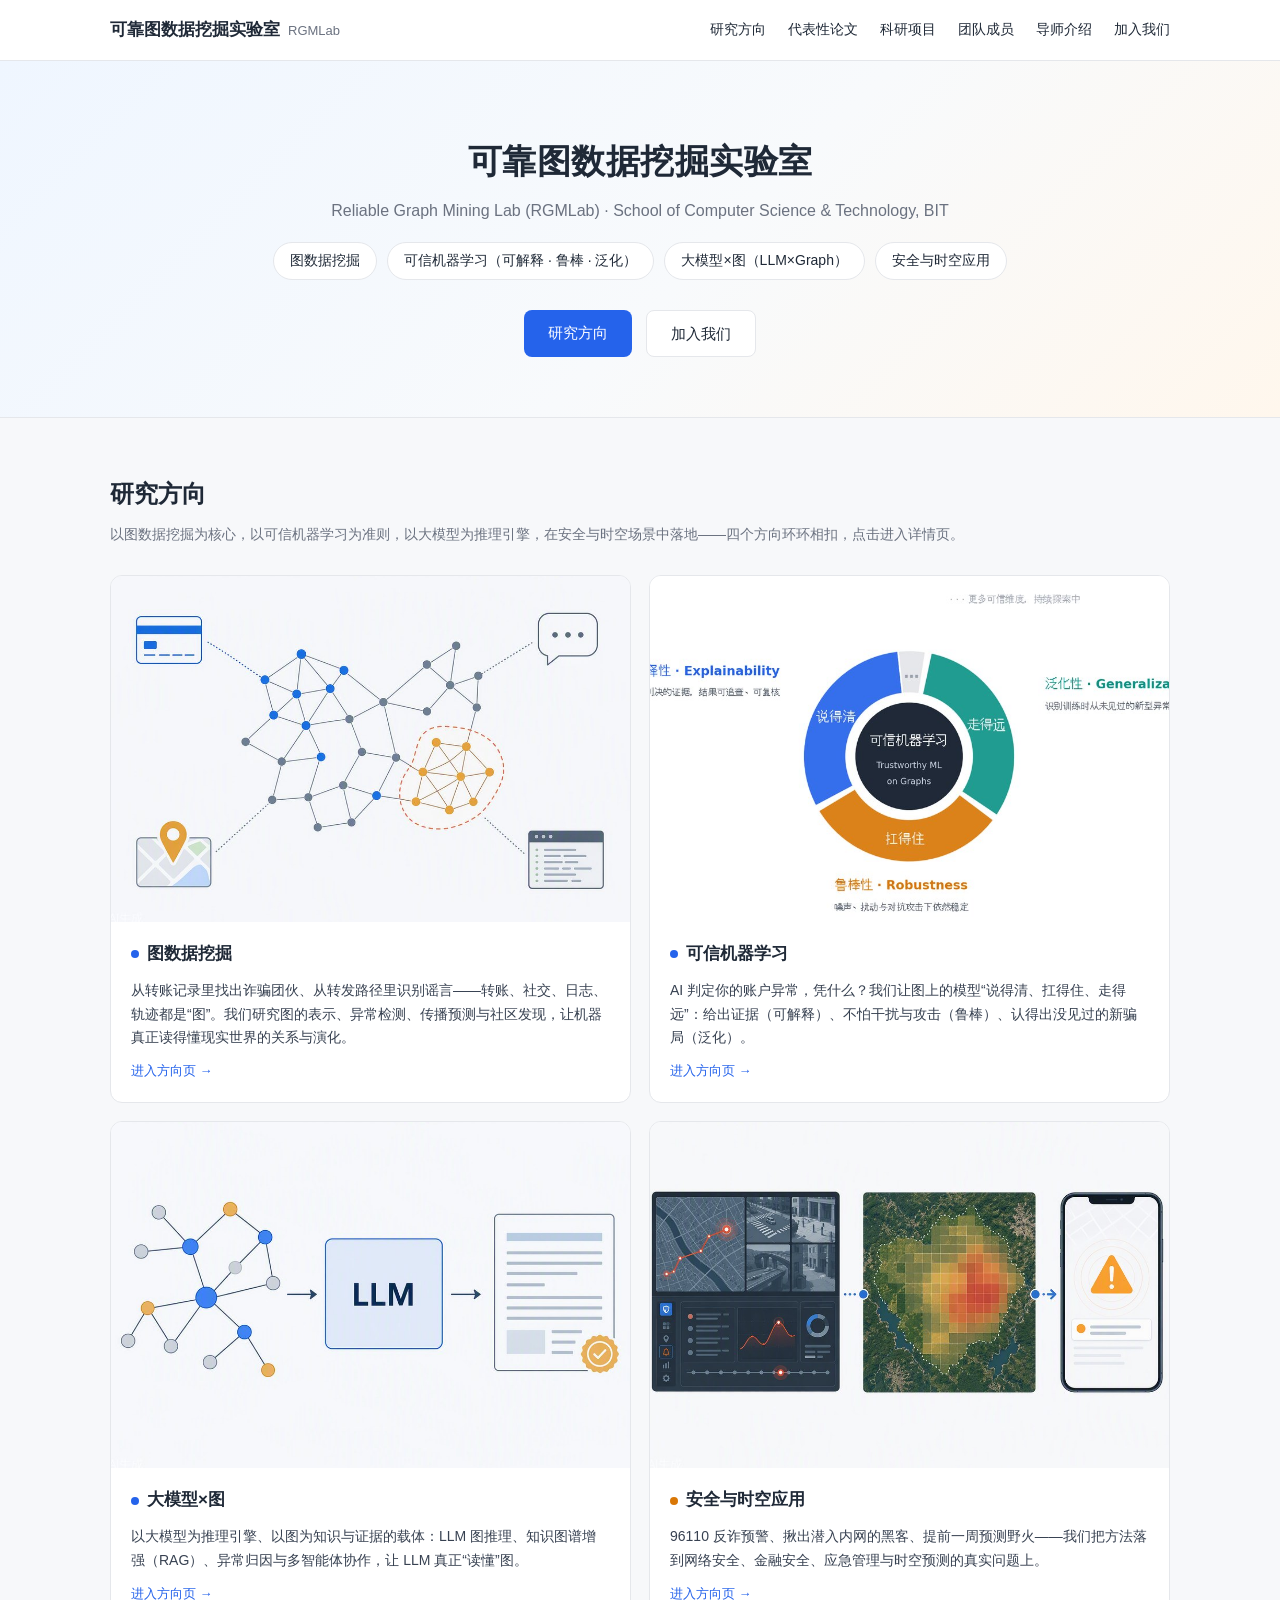
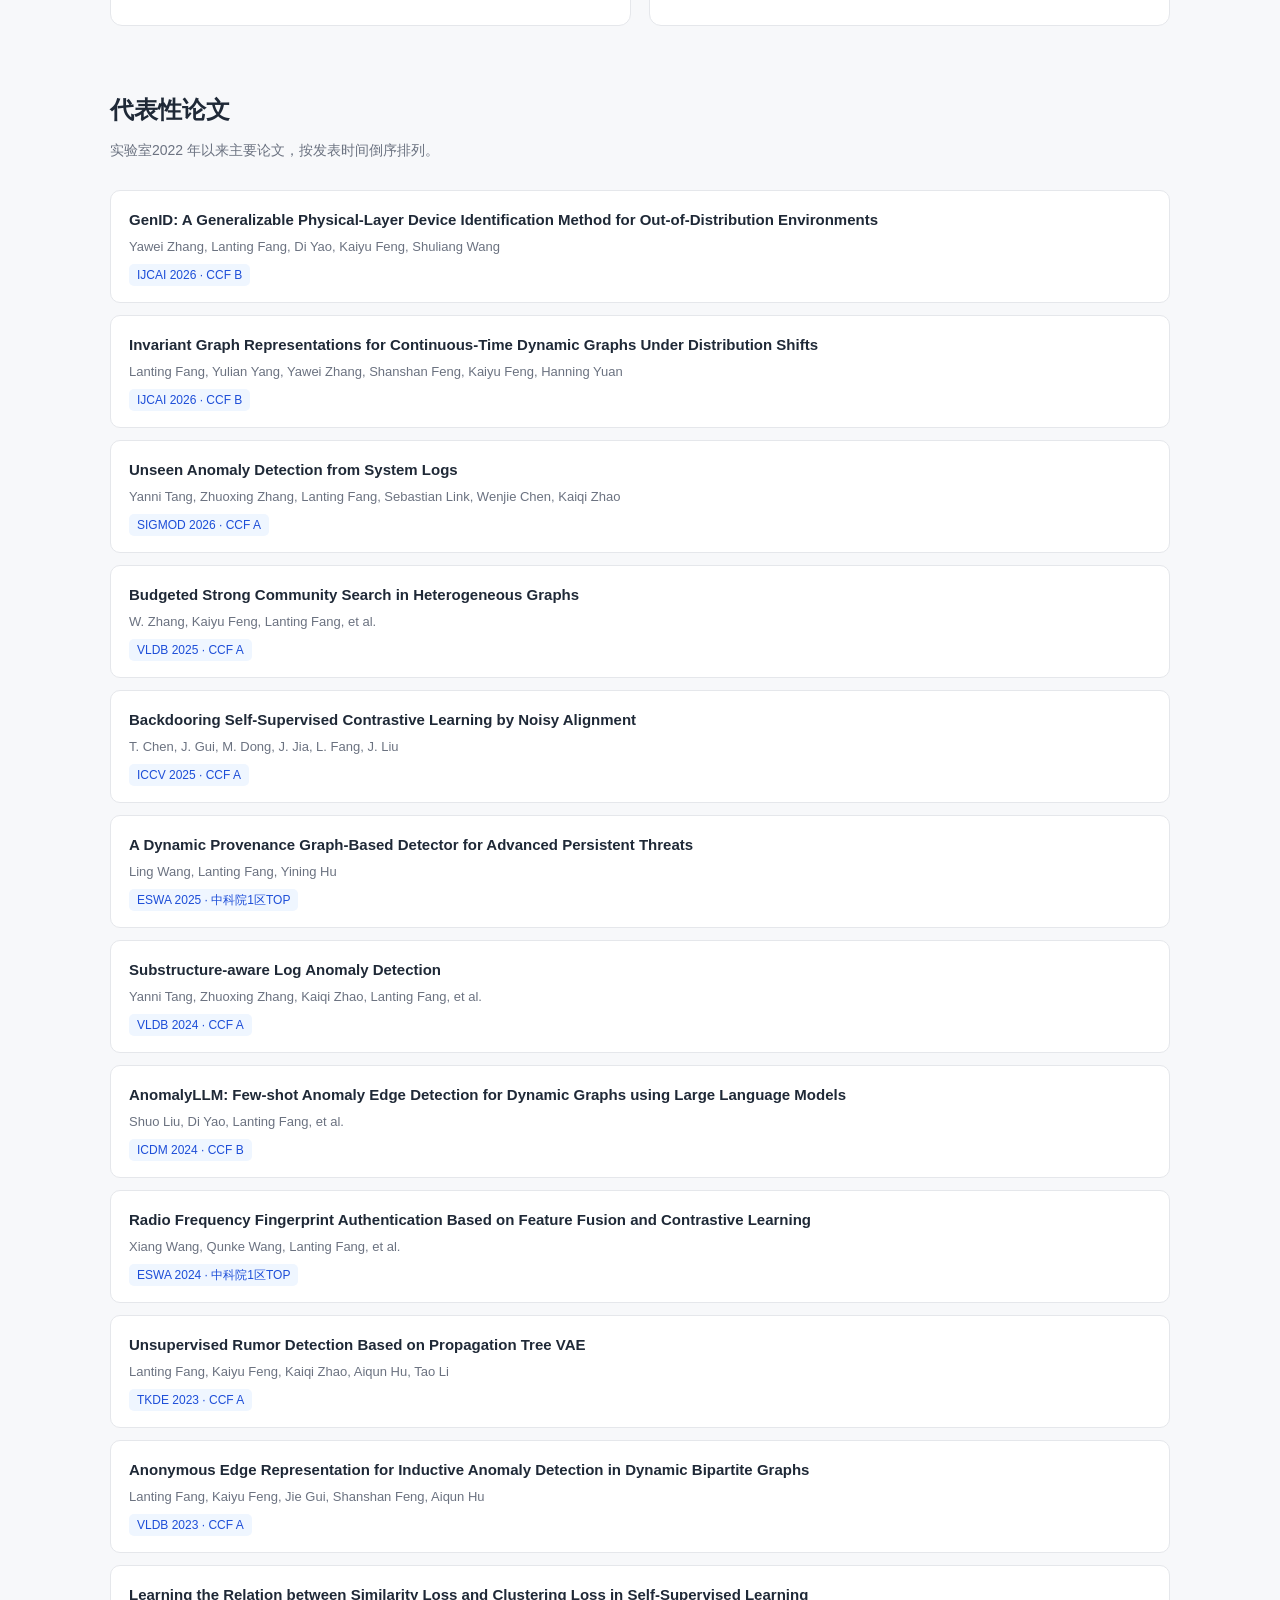
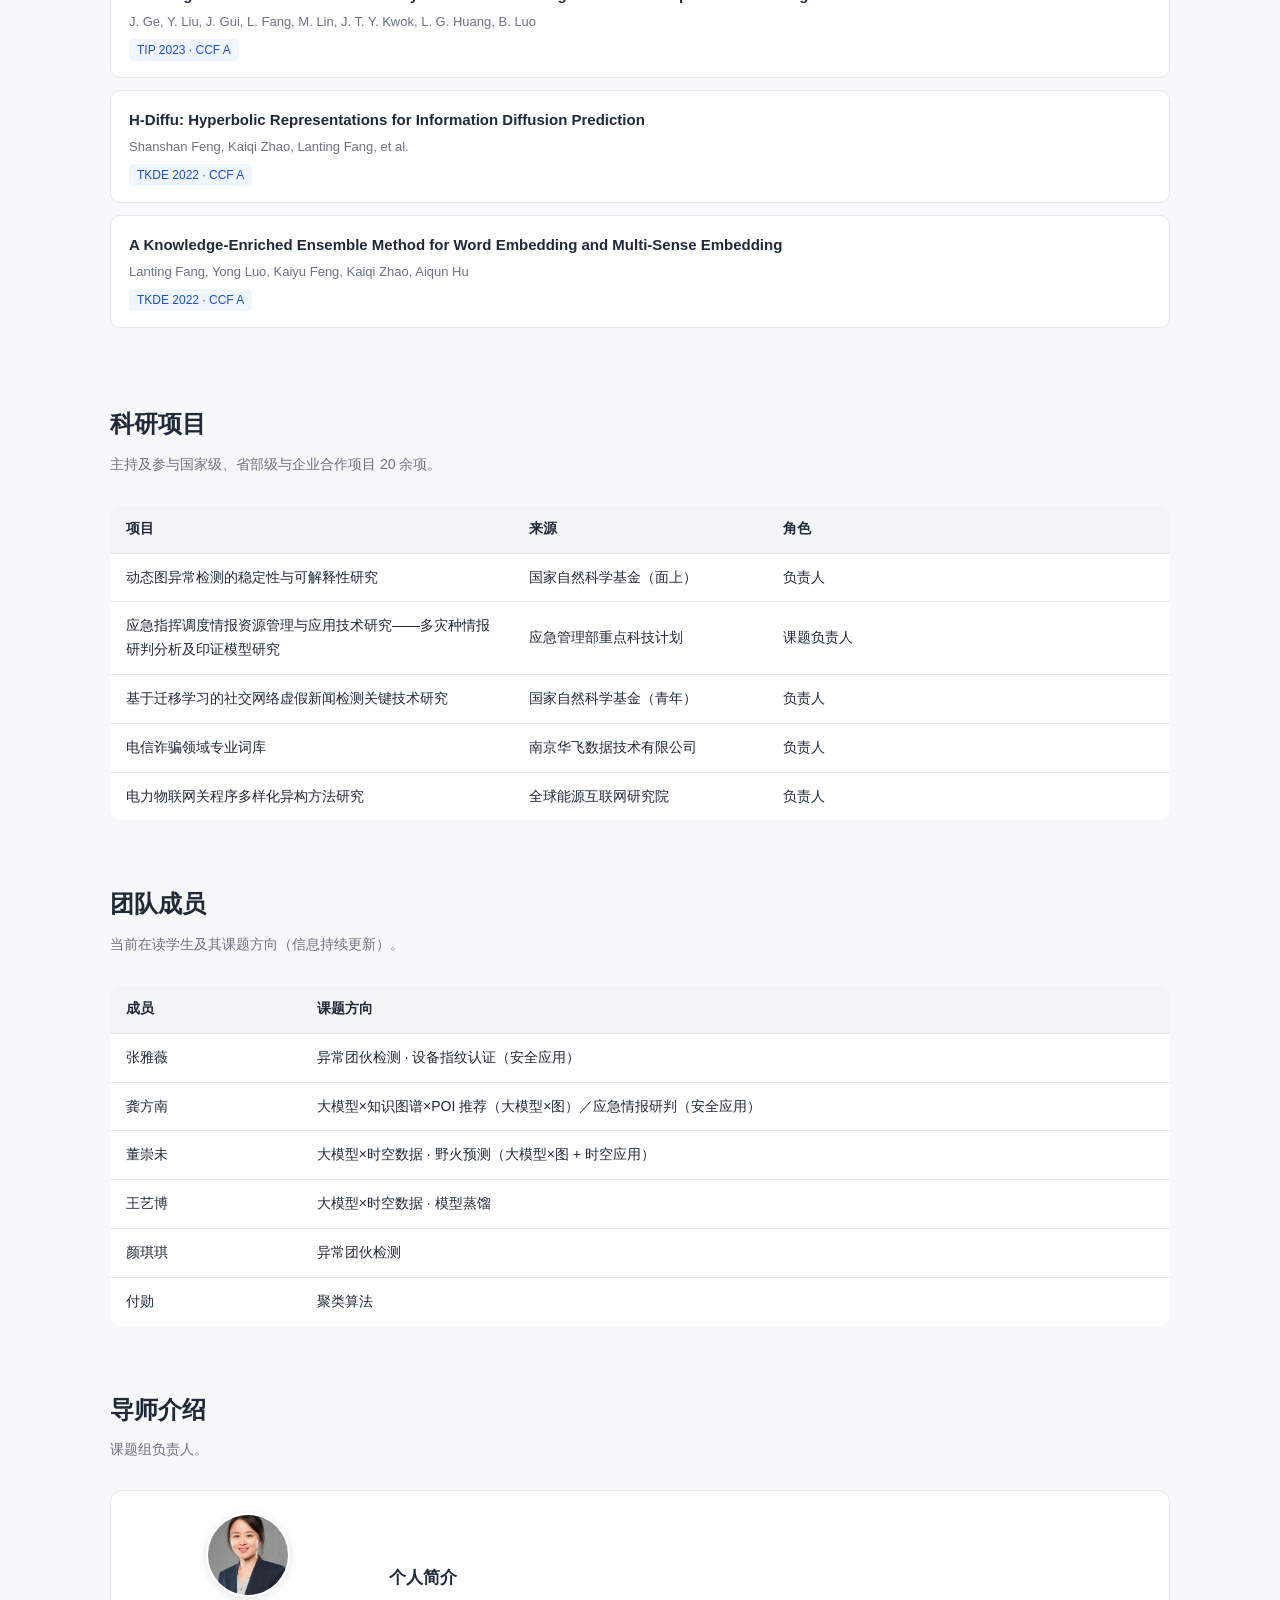
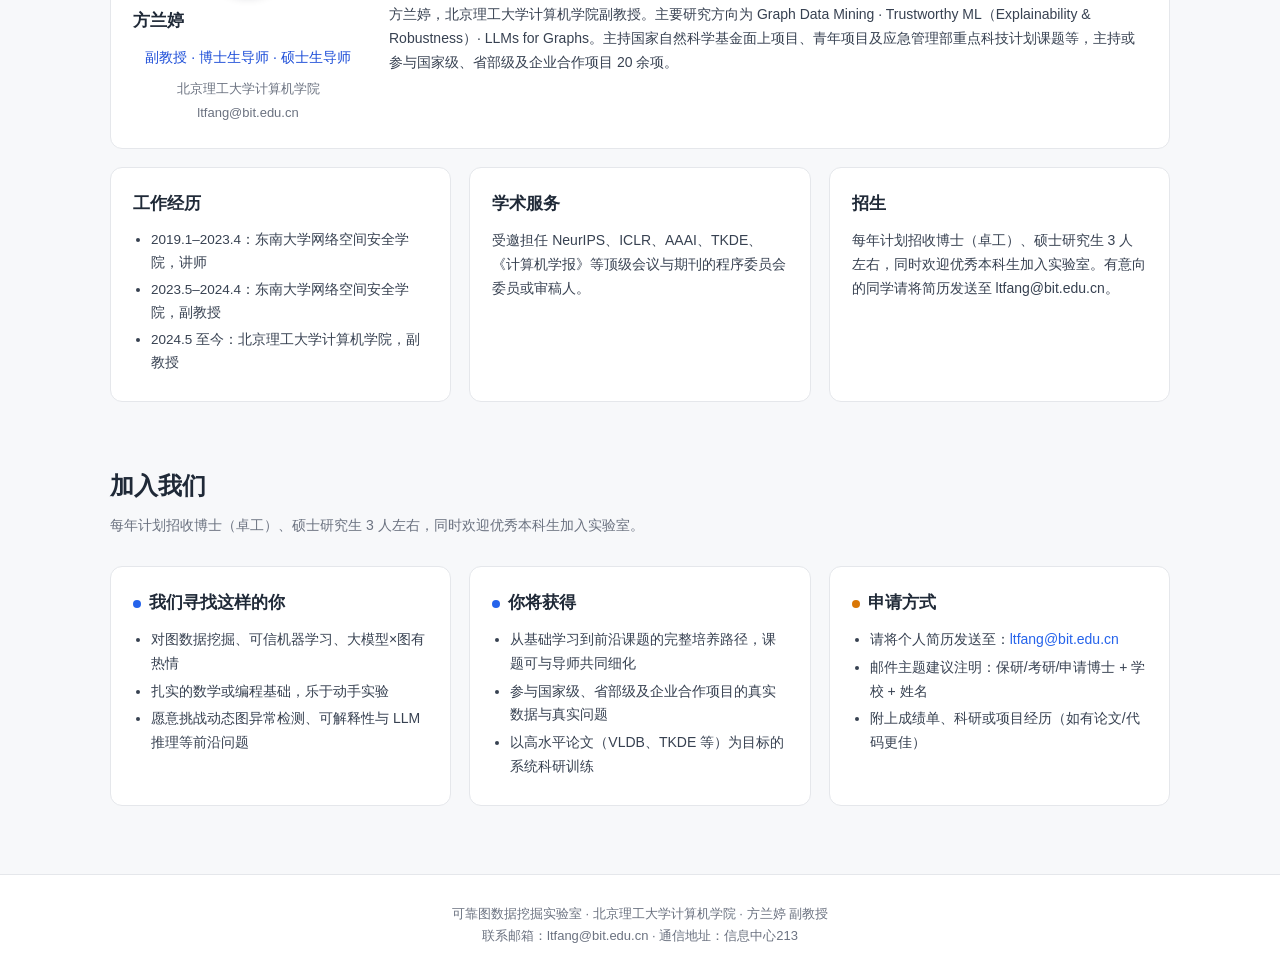
==== commit 3877ea3c: "Broaden graph data mining introduction" ====
--- a/index.html
+++ b/index.html
@@ -208,7 +208,7 @@
           <img src="images/graph-mining.jpg" alt="图数据挖掘">
           <div class="dir-body">
             <h3><span class="dot"></span>图数据挖掘</h3>
-            <p>从转账记录里找出诈骗团伙、从转发路径里识别谣言——转账、社交、日志都是“图”。我们研究图结构数据的表示、挖掘与推理，回答“异常在哪、为什么异常、如何稳定地发现它”。</p>
+            <p>从转账记录里找出诈骗团伙、从转发路径里识别谣言——转账、社交、日志、轨迹都是“图”。我们研究图的表示、异常检测、传播预测与社区发现，让机器真正读得懂现实世界的关系与演化。</p>
             <span class="more">进入方向页 →</span>
           </div>
         </div>
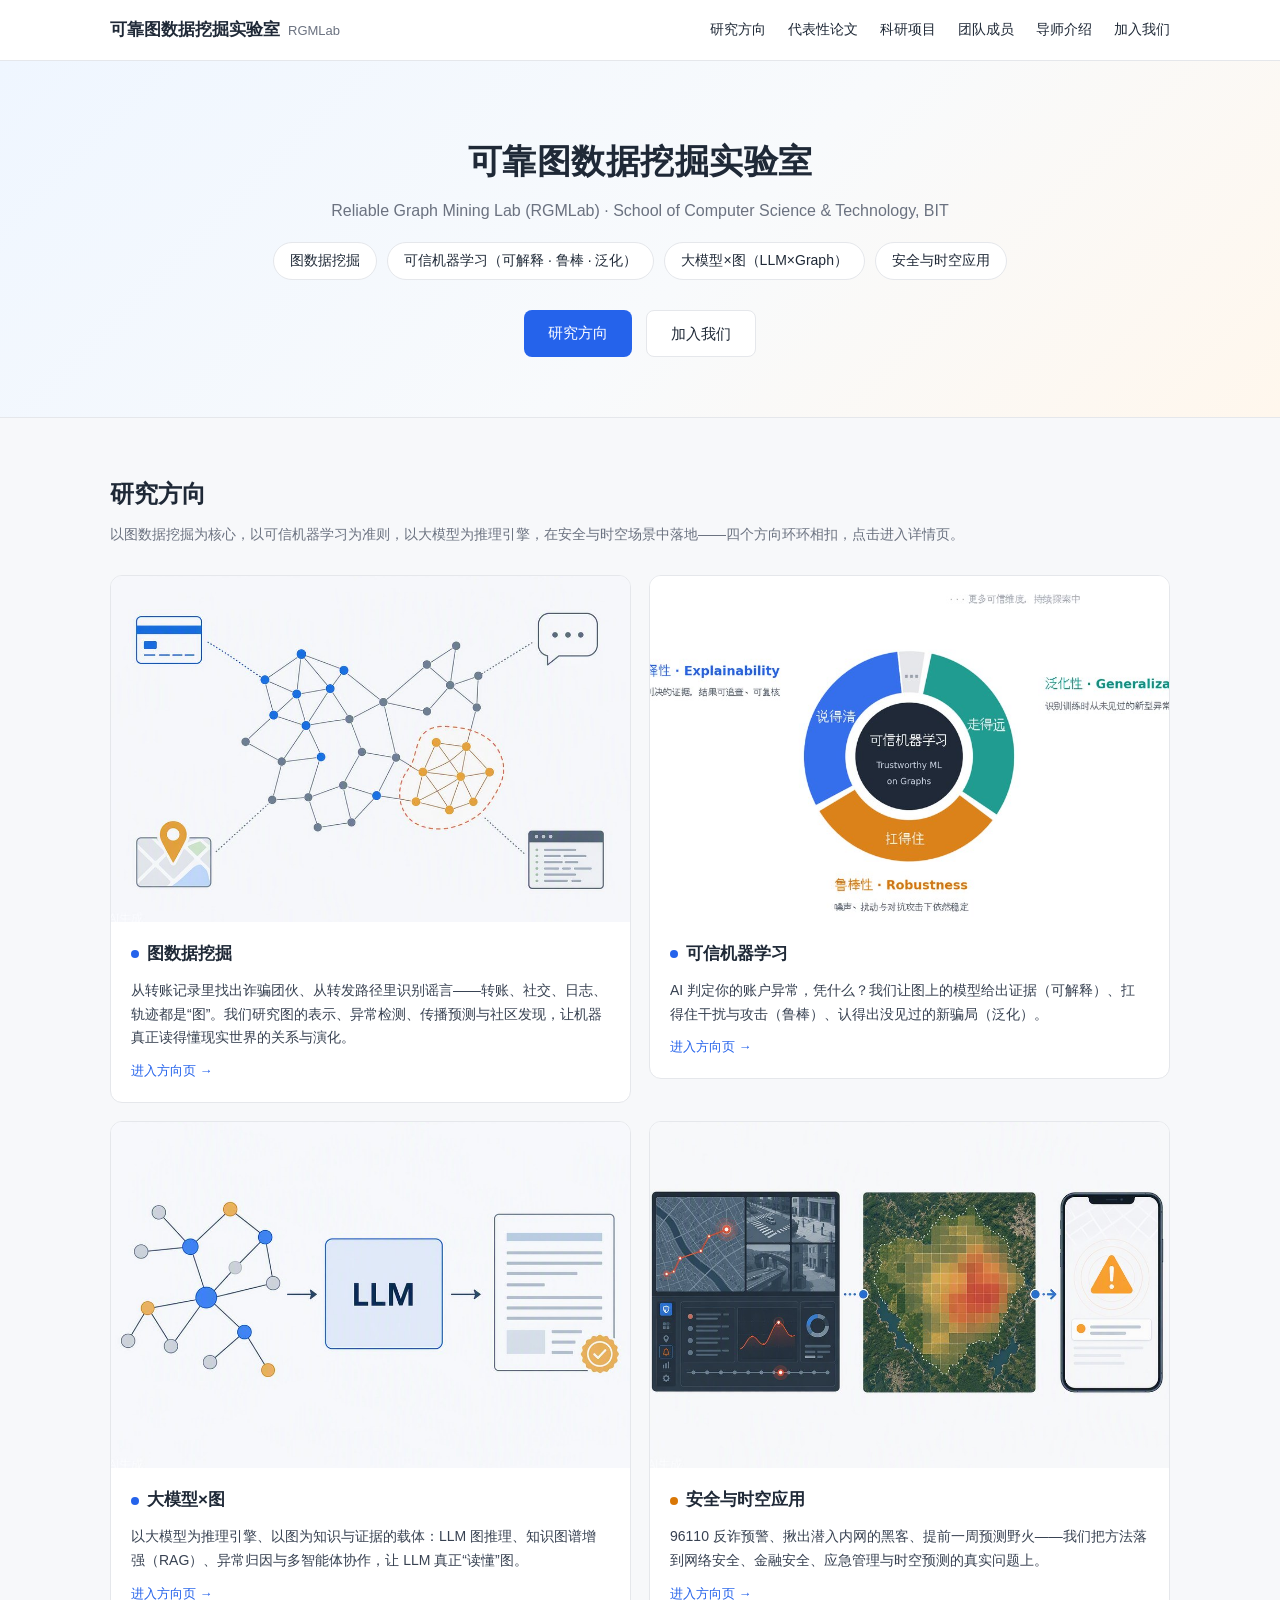
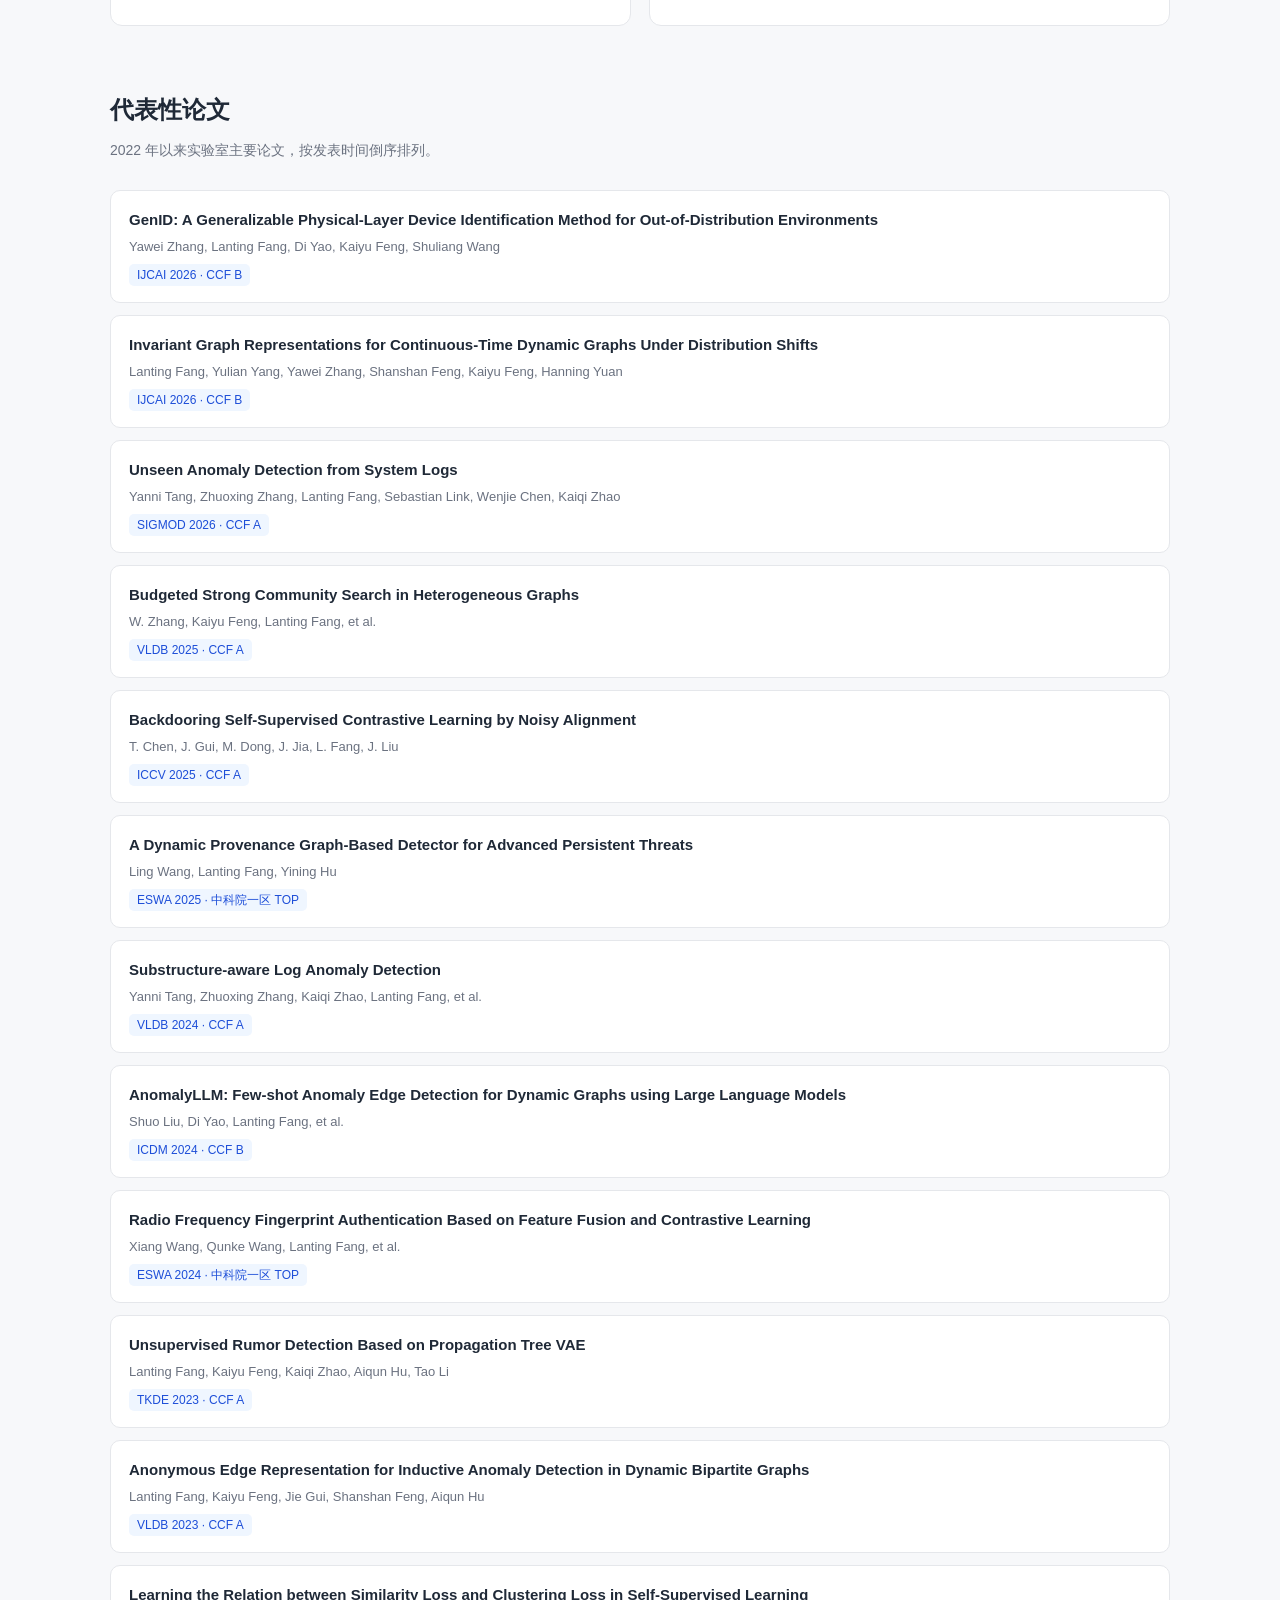
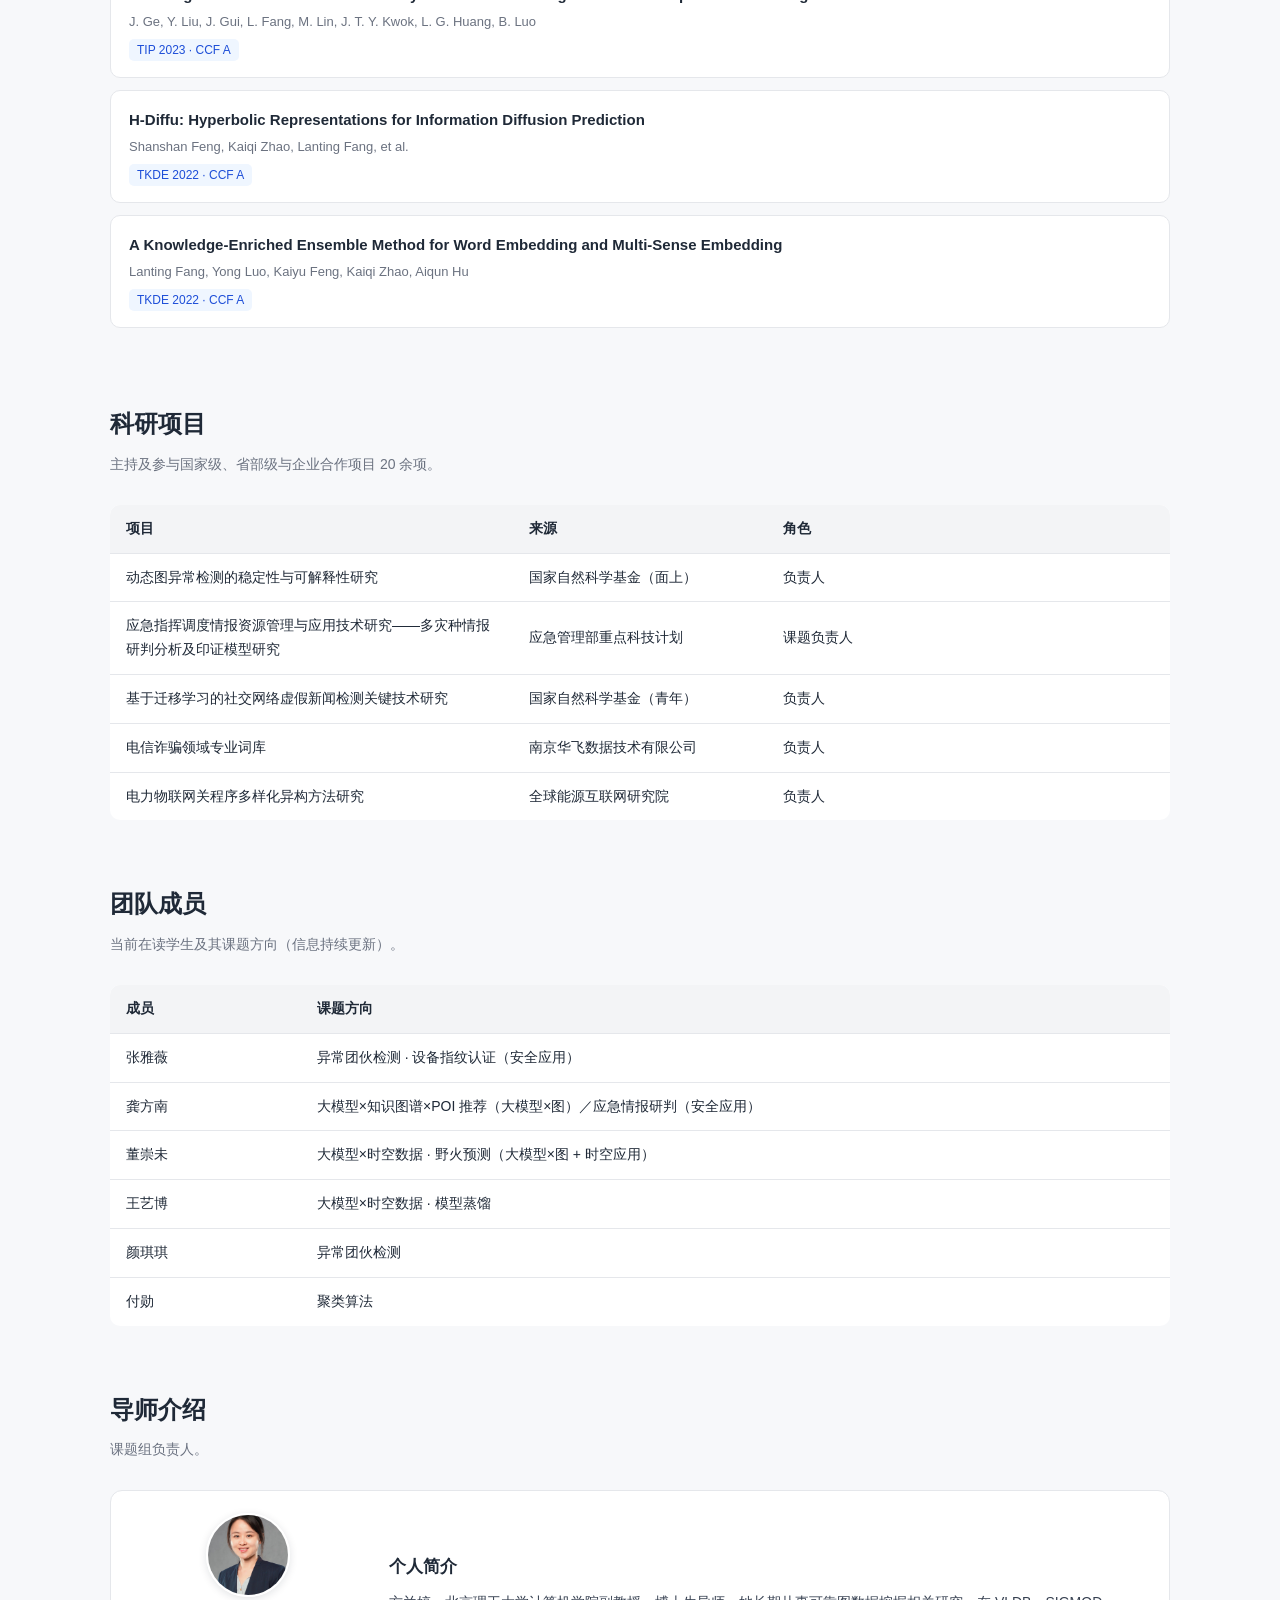
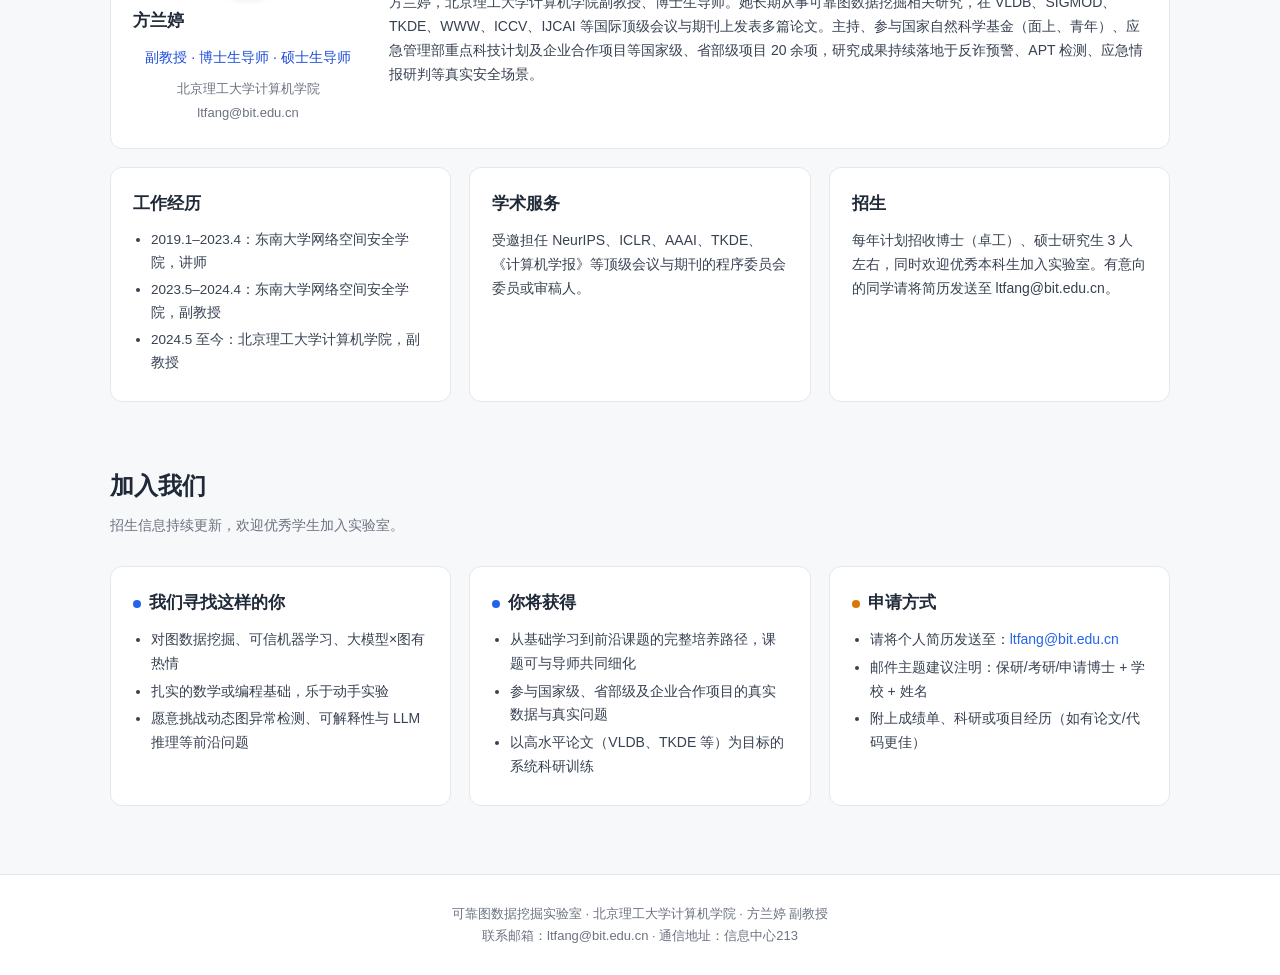
==== commit 86286b62: "Polish wording and unify terminology across pages" ====
--- a/index.html
+++ b/index.html
@@ -218,7 +218,7 @@
           <img src="images/trustworthy-ml.jpg" alt="可信机器学习">
           <div class="dir-body">
             <h3><span class="dot"></span>可信机器学习</h3>
-            <p>AI 判定你的账户异常，凭什么？我们让图上的模型“说得清、扛得住、走得远”：给出证据（可解释）、不怕干扰与攻击（鲁棒）、认得出没见过的新骗局（泛化）。</p>
+            <p>AI 判定你的账户异常，凭什么？我们让图上的模型给出证据（可解释）、扛得住干扰与攻击（鲁棒）、认得出没见过的新骗局（泛化）。</p>
             <span class="more">进入方向页 →</span>
           </div>
         </div>
@@ -249,7 +249,7 @@
   <!-- 代表性论文 -->
   <section class="block" id="papers">
     <h2 class="title">代表性论文</h2>
-    <p class="subtitle">实验室2022 年以来主要论文，按发表时间倒序排列。</p>
+    <p class="subtitle">2022 年以来实验室主要论文，按发表时间倒序排列。</p>
     <div class="paper">
       <div class="pt">GenID: A Generalizable Physical-Layer Device Identification Method for Out-of-Distribution Environments</div>
       <div class="pa">Yawei Zhang, Lanting Fang, Di Yao, Kaiyu Feng, Shuliang Wang</div>
@@ -278,7 +278,7 @@
     <div class="paper">
       <div class="pt">A Dynamic Provenance Graph-Based Detector for Advanced Persistent Threats</div>
       <div class="pa">Ling Wang, Lanting Fang, Yining Hu</div>
-      <div class="pv"><span class="venue">ESWA 2025 · 中科院1区TOP</span></div>
+      <div class="pv"><span class="venue">ESWA 2025 · 中科院一区 TOP</span></div>
     </div>
     <div class="paper">
       <div class="pt">Substructure-aware Log Anomaly Detection</div>
@@ -293,7 +293,7 @@
     <div class="paper">
       <div class="pt">Radio Frequency Fingerprint Authentication Based on Feature Fusion and Contrastive Learning</div>
       <div class="pa">Xiang Wang, Qunke Wang, Lanting Fang, et al.</div>
-      <div class="pv"><span class="venue">ESWA 2024 · 中科院1区TOP</span></div>
+      <div class="pv"><span class="venue">ESWA 2024 · 中科院一区 TOP</span></div>
     </div>
     <div class="paper">
       <div class="pt">Unsupervised Rumor Detection Based on Propagation Tree VAE</div>
@@ -365,7 +365,7 @@
       </div>
       <div class="super-bio">
         <h3>个人简介</h3>
-        <p>方兰婷，北京理工大学计算机学院副教授。主要研究方向为 Graph Data Mining · Trustworthy ML（Explainability &amp; Robustness）· LLMs for Graphs。主持国家自然科学基金面上项目、青年项目及应急管理部重点科技计划课题等，主持或参与国家级、省部级及企业合作项目 20 余项。</p>
+        <p>方兰婷，北京理工大学计算机学院副教授、博士生导师。她长期从事可靠图数据挖掘相关研究，在 VLDB、SIGMOD、TKDE、WWW、ICCV、IJCAI 等国际顶级会议与期刊上发表多篇论文。主持、参与国家自然科学基金（面上、青年）、应急管理部重点科技计划及企业合作项目等国家级、省部级项目 20 余项，研究成果持续落地于反诈预警、APT 检测、应急情报研判等真实安全场景。</p>
       </div>
     </div>
     <div class="super-facts">
@@ -391,7 +391,7 @@
   <!-- 招生 -->
   <section class="block" id="recruit">
     <h2 class="title">加入我们</h2>
-    <p class="subtitle">每年计划招收博士（卓工）、硕士研究生 3 人左右，同时欢迎优秀本科生加入实验室。</p>
+    <p class="subtitle">招生信息持续更新，欢迎优秀学生加入实验室。</p>
     <div class="grid cols-3">
       <div class="card">
         <h3><span class="dot"></span>我们寻找这样的你</h3>
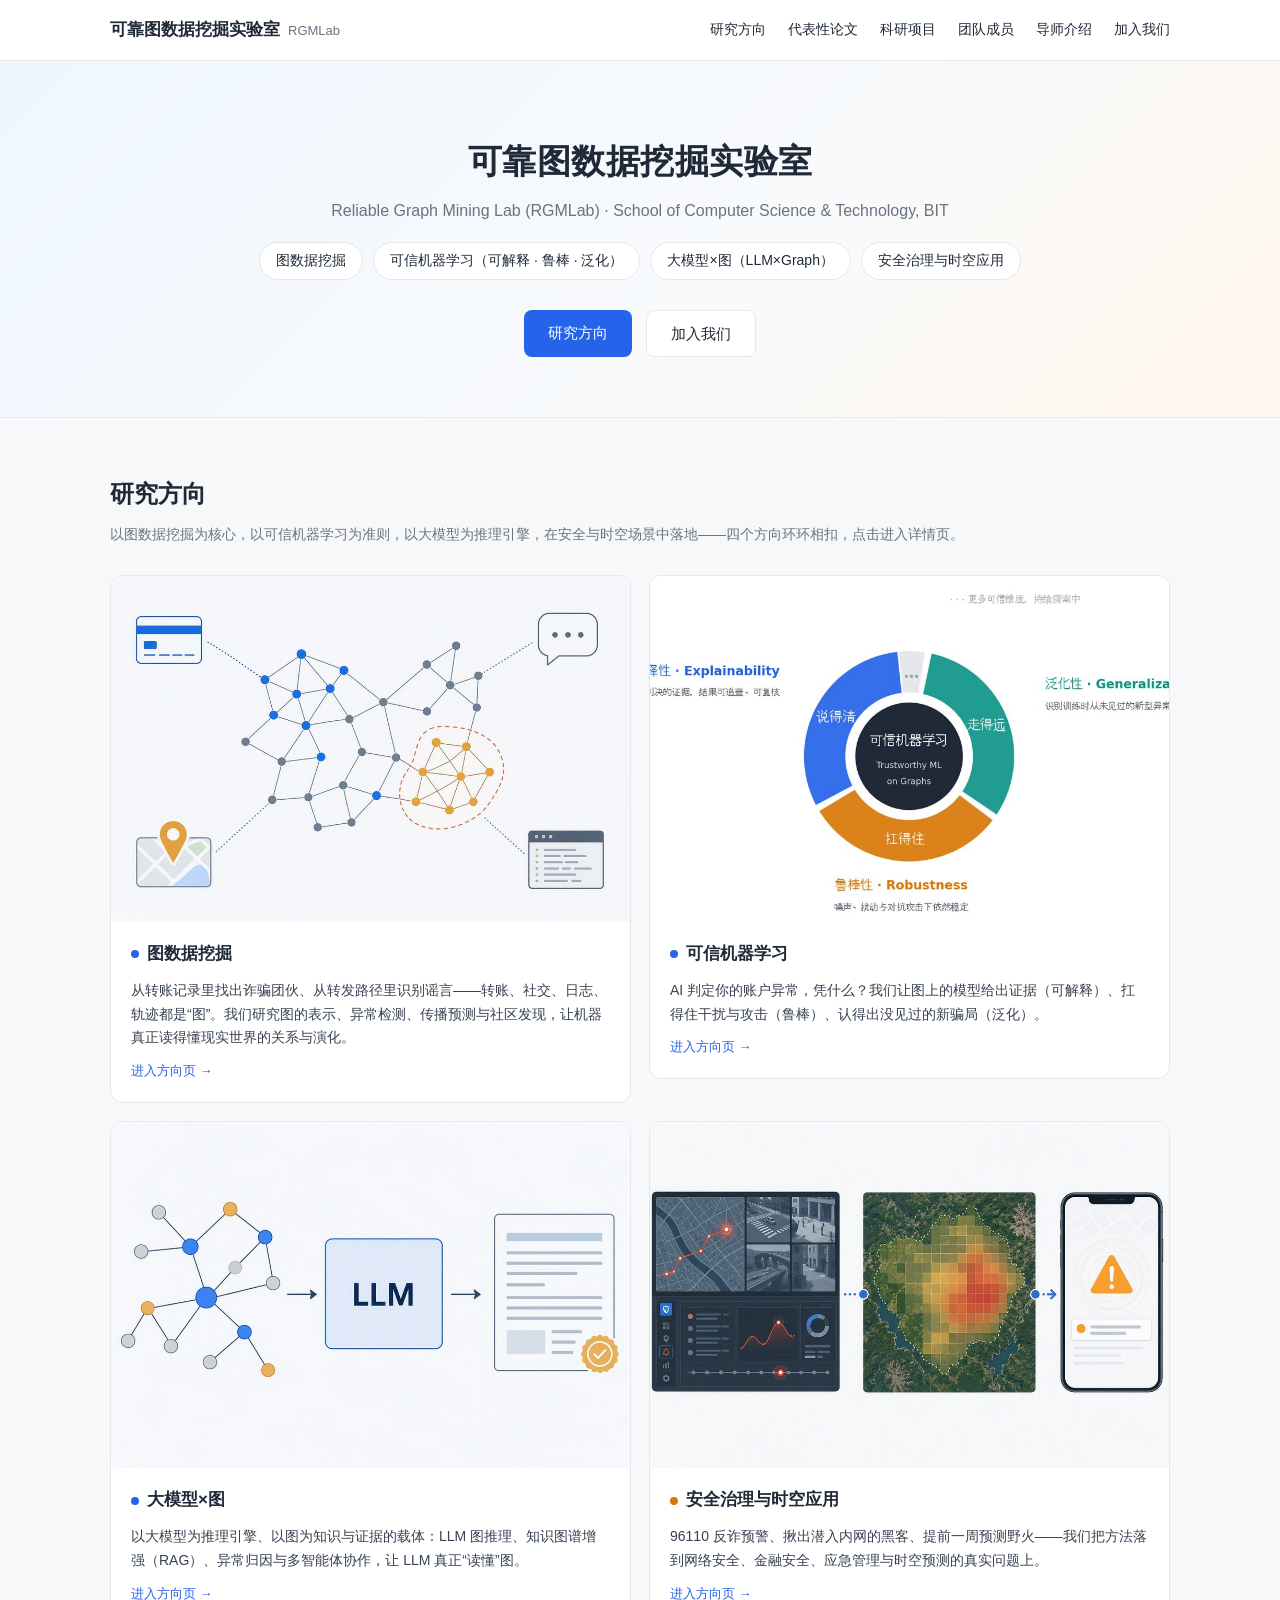
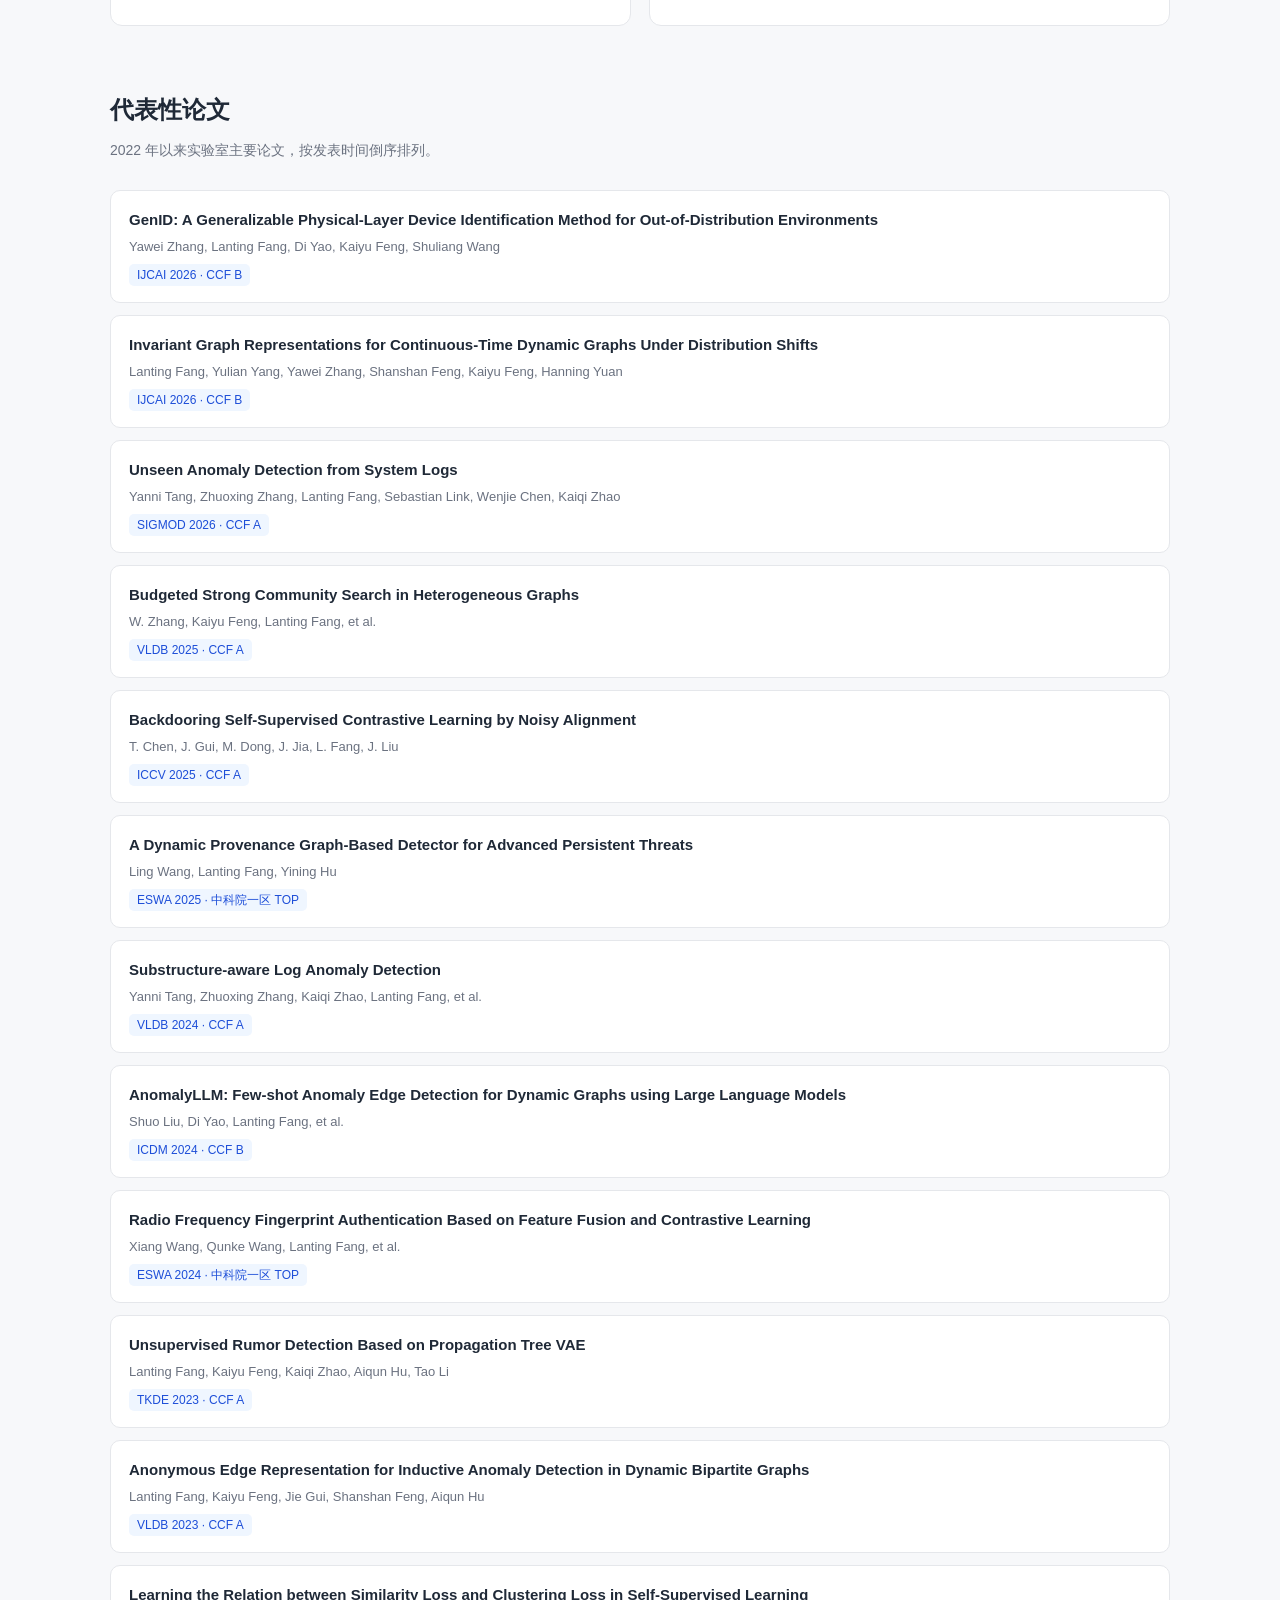
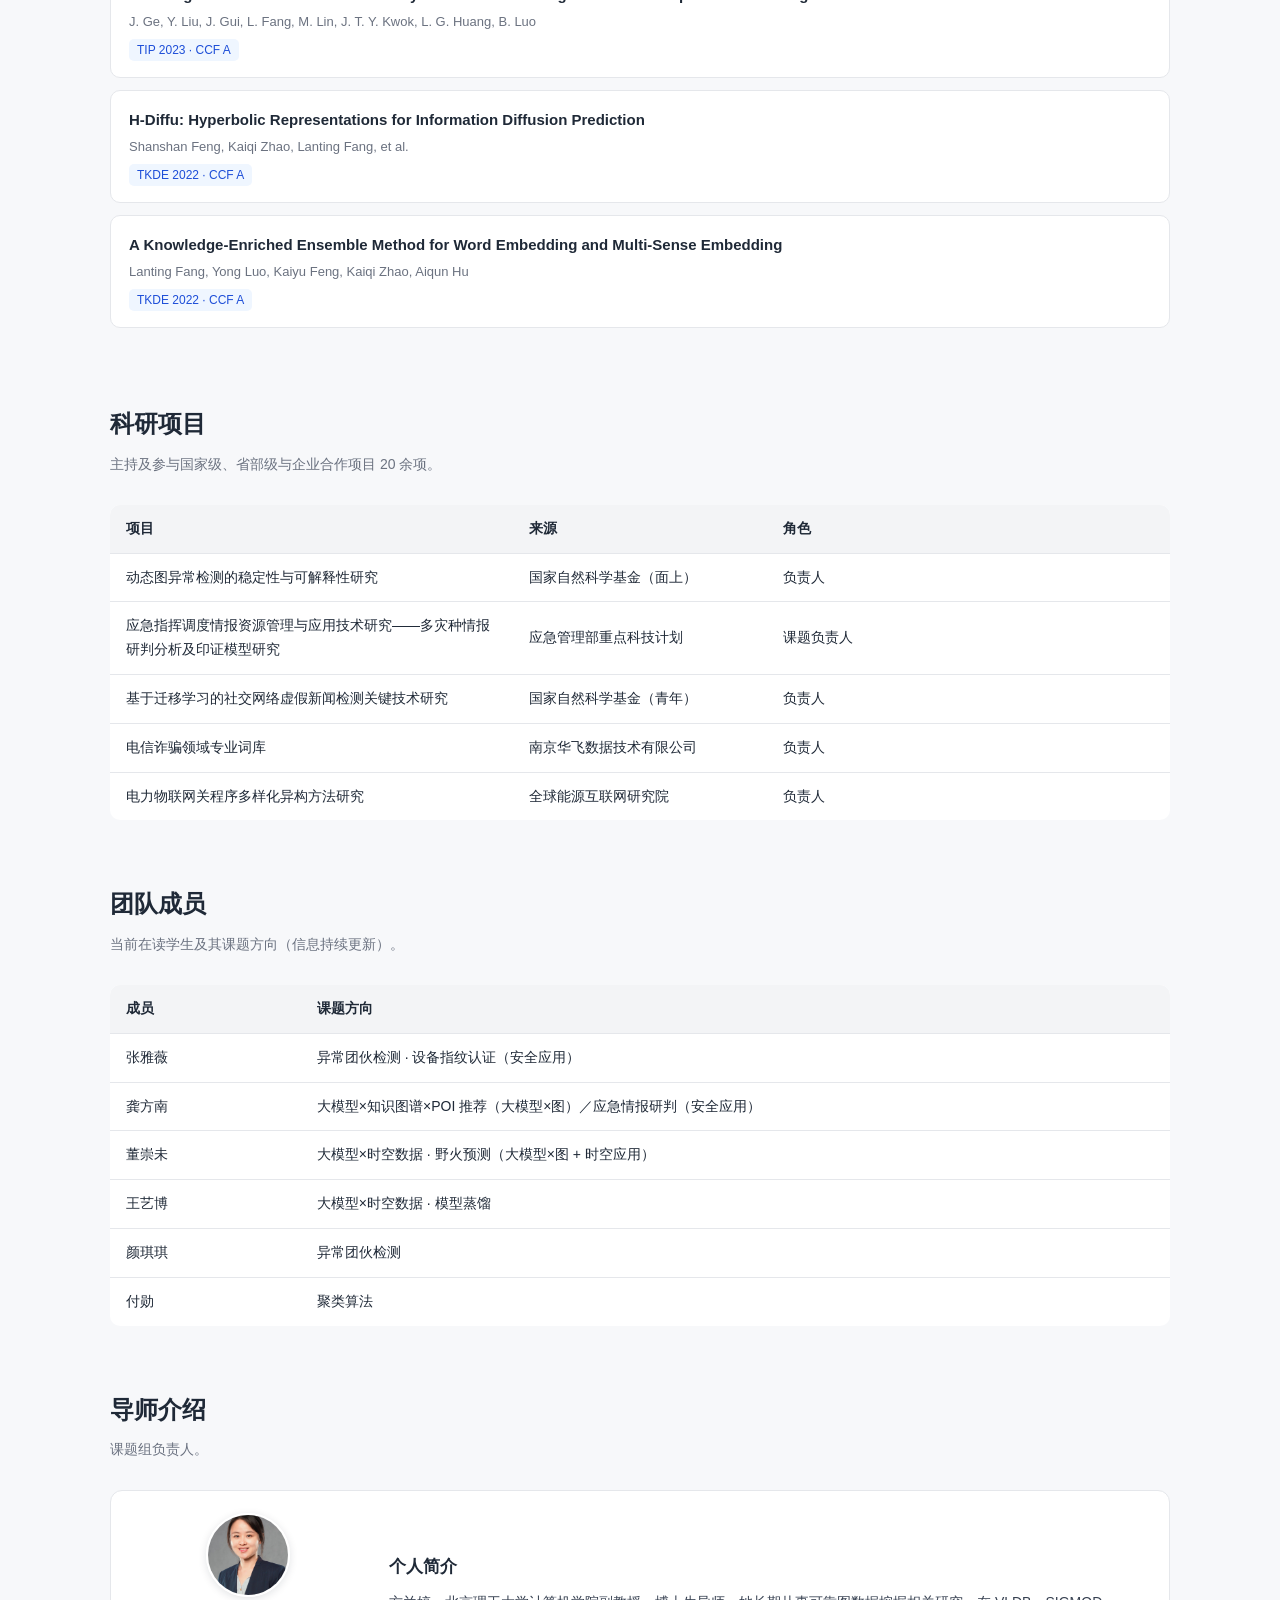
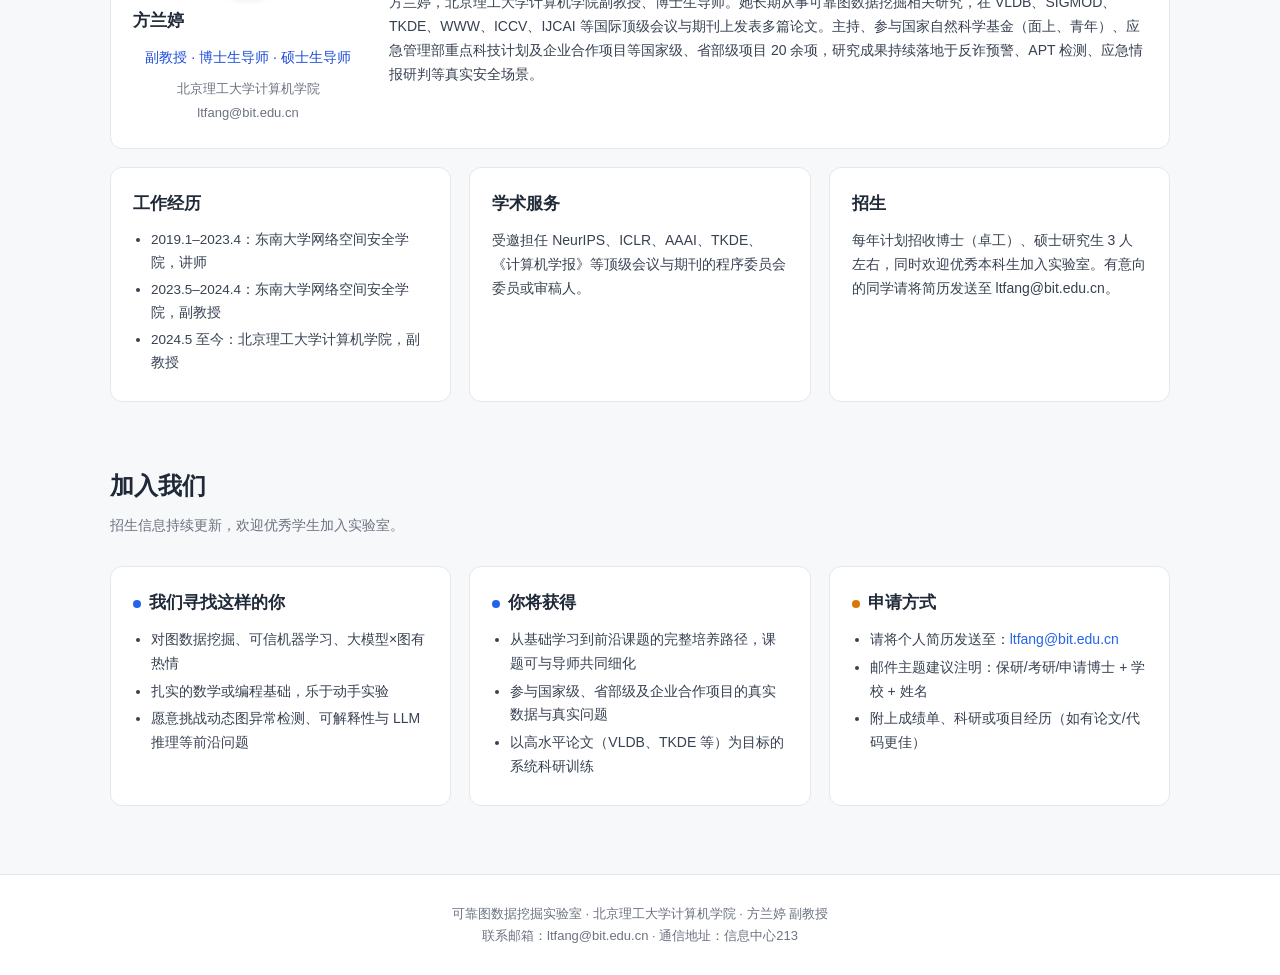
==== commit 72f14a4f: "Rename 4th direction to Security Governance & Spatio-temporal Applications" ====
--- a/index.html
+++ b/index.html
@@ -187,7 +187,7 @@
       <span class="tag">图数据挖掘</span>
       <span class="tag">可信机器学习（可解释 · 鲁棒 · 泛化）</span>
       <span class="tag">大模型×图（LLM×Graph）</span>
-      <span class="tag">安全与时空应用</span>
+      <span class="tag">安全治理与时空应用</span>
     </div>
     <div class="cta">
       <a class="btn primary" href="#research">研究方向</a>
@@ -235,9 +235,9 @@
       </a>
       <a class="dir-link" href="research-apps.html">
         <div class="card dir-card">
-          <img src="images/security-apps.jpg" alt="安全与时空应用">
+          <img src="images/security-apps.jpg" alt="安全治理与时空应用">
           <div class="dir-body">
-            <h3><span class="dot" style="background:var(--gold)"></span>安全与时空应用</h3>
+            <h3><span class="dot" style="background:var(--gold)"></span>安全治理与时空应用</h3>
             <p>96110 反诈预警、揪出潜入内网的黑客、提前一周预测野火——我们把方法落到网络安全、金融安全、应急管理与时空预测的真实问题上。</p>
             <span class="more">进入方向页 →</span>
           </div>
